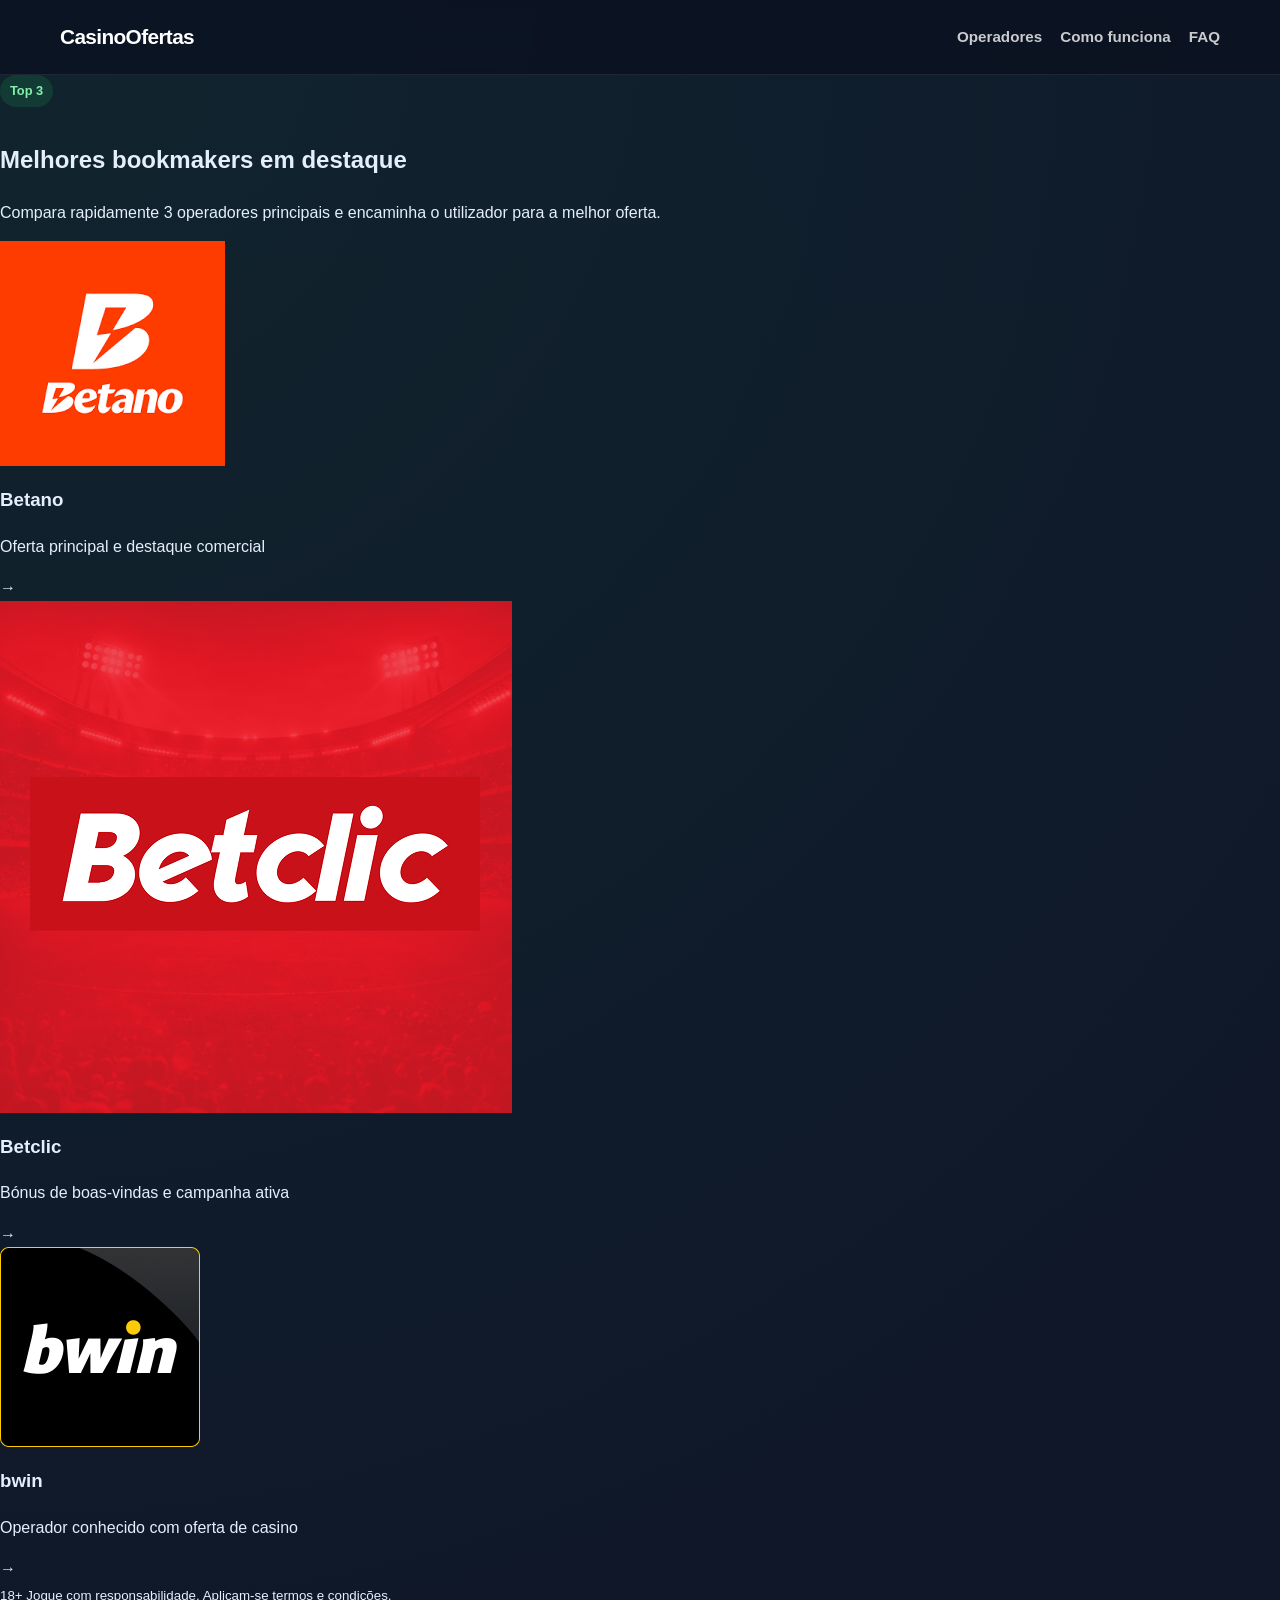
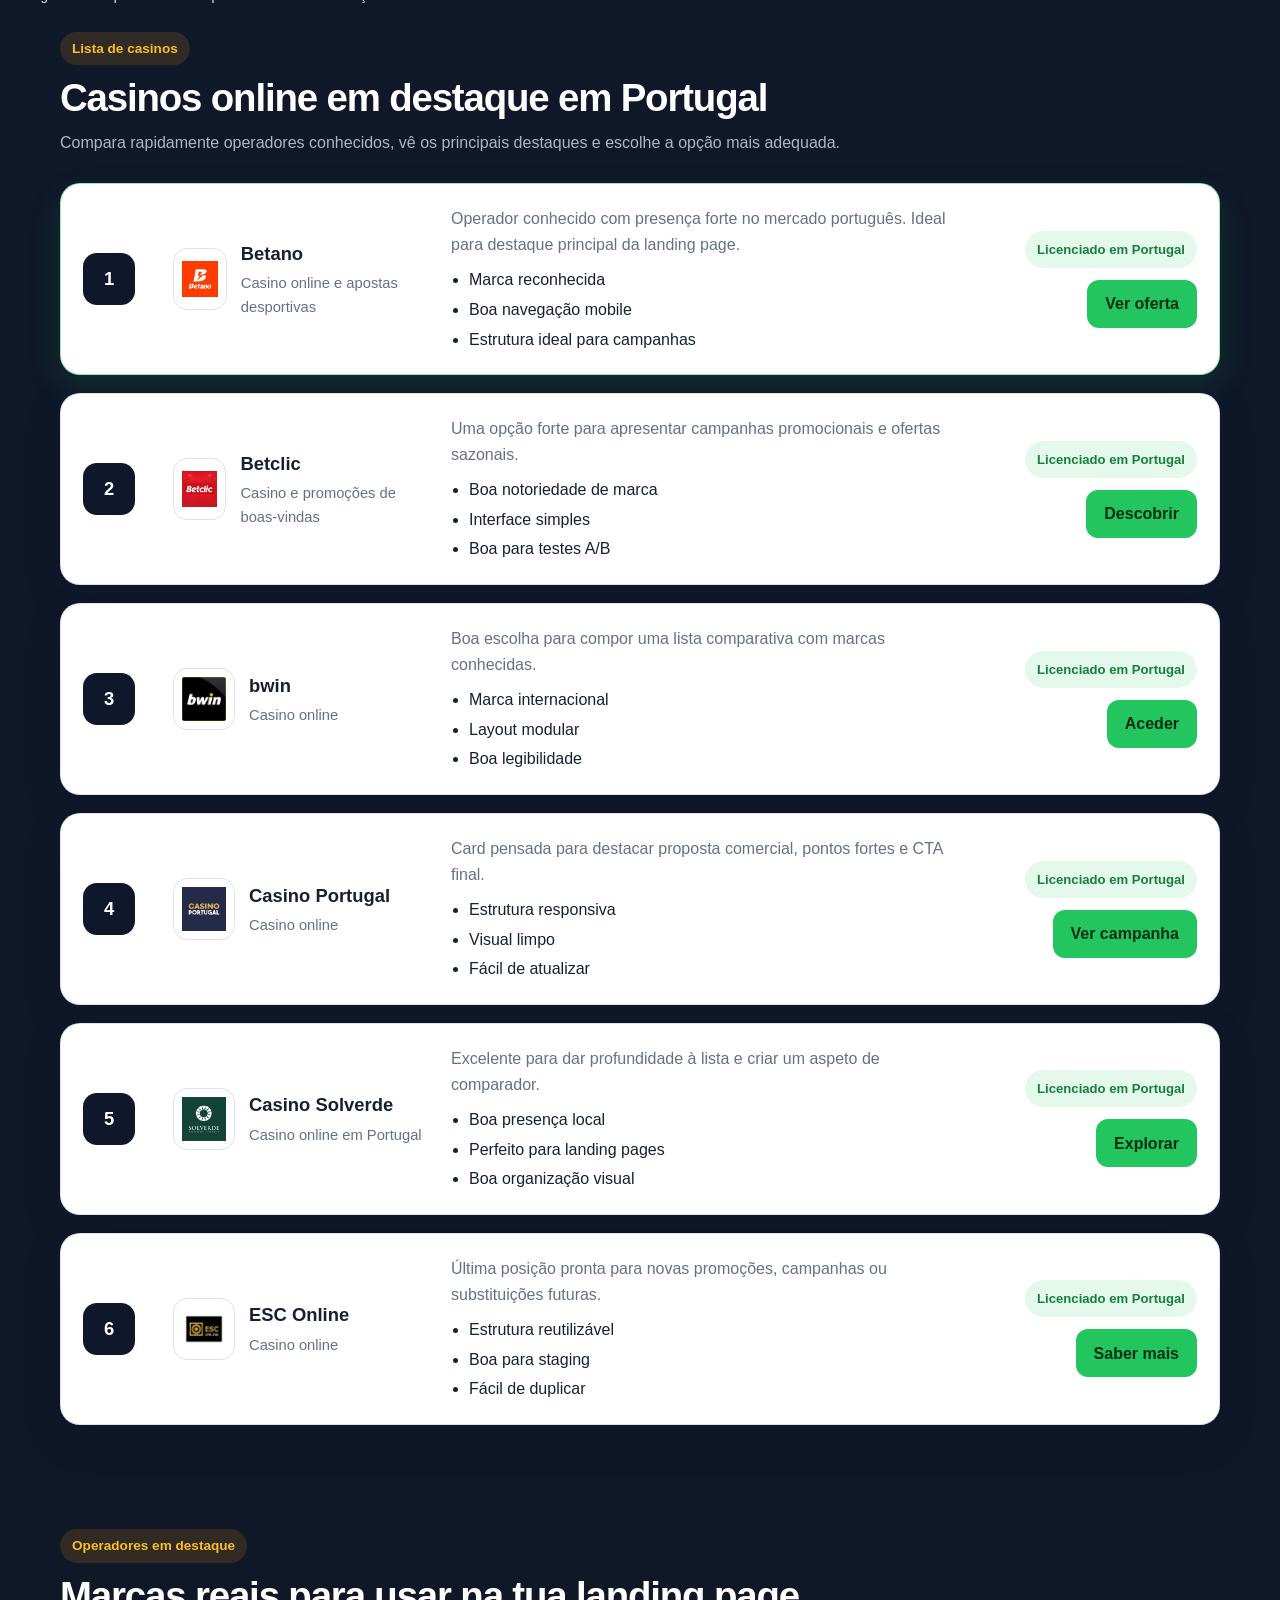
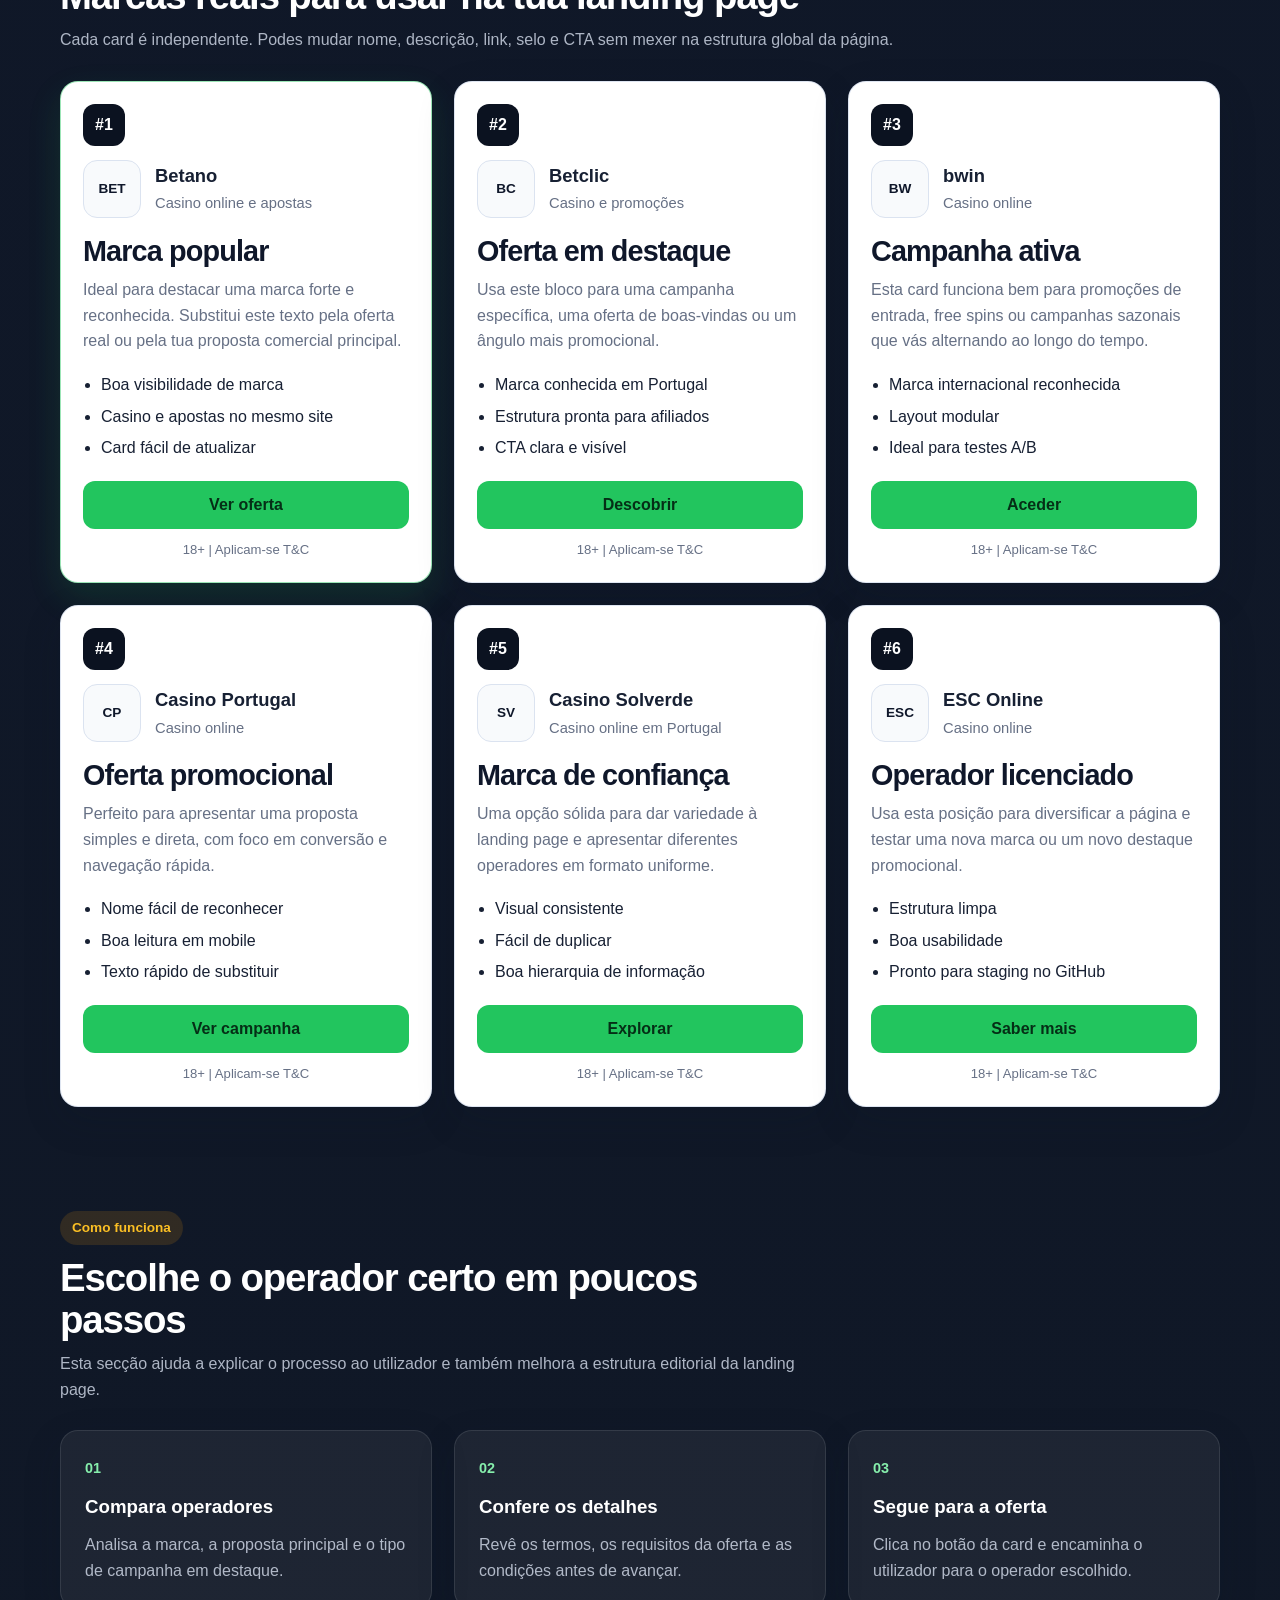
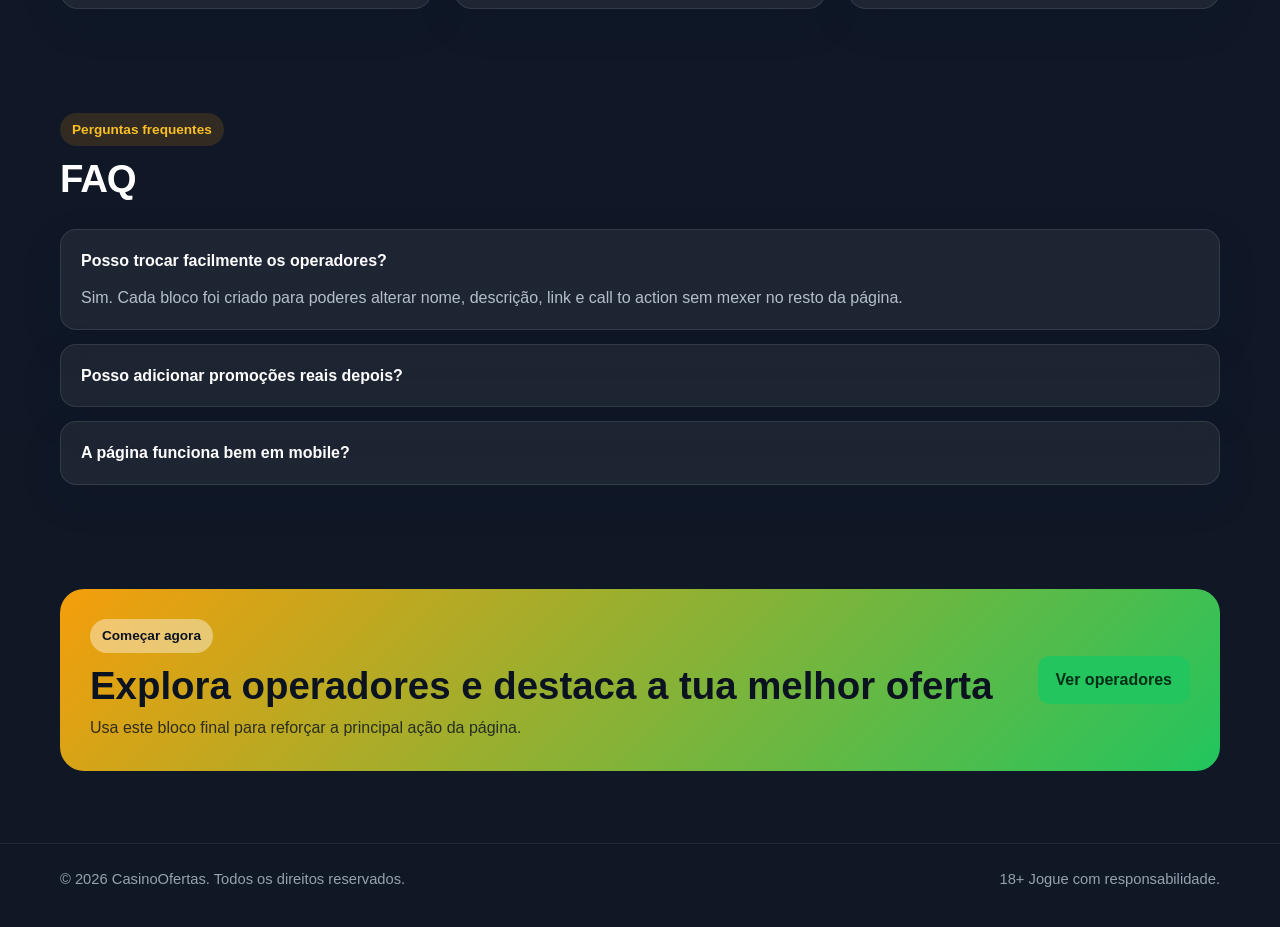
==== index.html @ 5b0097a1 "Update index.html" ====
<!DOCTYPE html>
<html lang="pt-PT">
<head>
  <meta charset="UTF-8" />
  <meta name="viewport" content="width=device-width, initial-scale=1.0" />
  <title>Bónus de Casino em Portugal | Melhores Operadores Online</title>
  <meta
    name="description"
    content="Descobre operadores de casino online em Portugal. Compara marcas conhecidas, vê destaques principais e escolhe a opção certa numa landing page simples, moderna e responsiva."
  />
  <link rel="stylesheet" href="style.css" />
</head>
<body>
  <header class="site-header">
    <div class="container header-inner">
      <a href="#" class="logo">CasinoOfertas</a>

      <nav class="nav">
        <a href="#operadores">Operadores</a>
        <a href="#como-funciona">Como funciona</a>
        <a href="#faq">FAQ</a>
      </nav>
    </div>
  </header>

  <main>
    <!-- HERO -->
    <section>
      <div class="hero-top3">
  <div class="hero-top3-header">
    <div class="hero-badge">Top 3</div>
    <h2>Melhores bookmakers em destaque</h2>
    <p>
      Compara rapidamente 3 operadores principais e encaminha o utilizador
      para a melhor oferta.
    </p>
  </div>

  <div class="top3-list">
    <a href="#" class="top3-item">
      <div class="top3-logo-wrap">
        <img src="images/betano.png" alt="Betano logo" class="top3-logo" />
      </div>

      <div class="top3-content">
        <h3>Betano</h3>
        <p>Oferta principal e destaque comercial</p>
      </div>

      <div class="top3-arrow">→</div>
    </a>

    <a href="#" class="top3-item">
      <div class="top3-logo-wrap">
        <img src="images/betclic.png" alt="Betclic logo" class="top3-logo" />
      </div>

      <div class="top3-content">
        <h3>Betclic</h3>
        <p>Bónus de boas-vindas e campanha ativa</p>
      </div>

      <div class="top3-arrow">→</div>
    </a>

    <a href="#" class="top3-item">
      <div class="top3-logo-wrap">
        <img src="images/bwin.png" alt="bwin logo" class="top3-logo" />
      </div>

      <div class="top3-content">
        <h3>bwin</h3>
        <p>Operador conhecido com oferta de casino</p>
      </div>

      <div class="top3-arrow">→</div>
    </a>
  </div>

  <small class="hero-top3-note">
    18+ Jogue com responsabilidade. Aplicam-se termos e condições.
  </small>
</div>
    </section>

<section class="bookmakers-list-section" id="lista-casinos">
  <div class="container">
    <div class="section-heading">
      <span class="section-label">Lista de casinos</span>
      <h2>Casinos online em destaque em Portugal</h2>
      <p>
        Compara rapidamente operadores conhecidos, vê os principais destaques
        e escolhe a opção mais adequada.
      </p>
    </div>

    <div class="bookmakers-list">

      <article class="bookmaker-row featured-row">
        <div class="bookmaker-rank">1</div>

        <div class="bookmaker-brand">
          <div class="bookmaker-logo">
  <img src="images/betano.png" alt="Betano logo">
</div>
          <div>
            <h3>Betano</h3>
            <p class="bookmaker-subtitle">Casino online e apostas desportivas</p>
          </div>
        </div>

        <div class="bookmaker-content">
          <p class="bookmaker-description">
            Operador conhecido com presença forte no mercado português.
            Ideal para destaque principal da landing page.
          </p>

          <ul class="bookmaker-features">
            <li>Marca reconhecida</li>
            <li>Boa navegação mobile</li>
            <li>Estrutura ideal para campanhas</li>
          </ul>
        </div>

        <div class="bookmaker-meta">
          <span class="license-badge">Licenciado em Portugal</span>
          <a href="#" class="btn btn-primary">Ver oferta</a>
        </div>
      </article>

      <article class="bookmaker-row">
        <div class="bookmaker-rank">2</div>

        <div class="bookmaker-brand">
          <div class="bookmaker-logo">
  <img src="images/betclic.png" alt="Betclic logo">
</div>
          <div>
            <h3>Betclic</h3>
            <p class="bookmaker-subtitle">Casino e promoções de boas-vindas</p>
          </div>
        </div>

        <div class="bookmaker-content">
          <p class="bookmaker-description">
            Uma opção forte para apresentar campanhas promocionais e ofertas sazonais.
          </p>

          <ul class="bookmaker-features">
            <li>Boa notoriedade de marca</li>
            <li>Interface simples</li>
            <li>Boa para testes A/B</li>
          </ul>
        </div>

        <div class="bookmaker-meta">
          <span class="license-badge">Licenciado em Portugal</span>
          <a href="#" class="btn btn-primary">Descobrir</a>
        </div>
      </article>

      <article class="bookmaker-row">
        <div class="bookmaker-rank">3</div>

        <div class="bookmaker-brand">
          <div class="bookmaker-logo">
  <img src="images/bwin.png" alt="bwin logo">
</div>
          <div>
            <h3>bwin</h3>
            <p class="bookmaker-subtitle">Casino online</p>
          </div>
        </div>

        <div class="bookmaker-content">
          <p class="bookmaker-description">
            Boa escolha para compor uma lista comparativa com marcas conhecidas.
          </p>

          <ul class="bookmaker-features">
            <li>Marca internacional</li>
            <li>Layout modular</li>
            <li>Boa legibilidade</li>
          </ul>
        </div>

        <div class="bookmaker-meta">
          <span class="license-badge">Licenciado em Portugal</span>
          <a href="#" class="btn btn-primary">Aceder</a>
        </div>
      </article>

      <article class="bookmaker-row">
        <div class="bookmaker-rank">4</div>

        <div class="bookmaker-brand">
          <div class="bookmaker-logo">
  <img src="images/Casino-Portugal.png" alt="bwin logo">
</div>
          <div>
            <h3>Casino Portugal</h3>
            <p class="bookmaker-subtitle">Casino online</p>
          </div>
        </div>

        <div class="bookmaker-content">
          <p class="bookmaker-description">
            Card pensada para destacar proposta comercial, pontos fortes e CTA final.
          </p>

          <ul class="bookmaker-features">
            <li>Estrutura responsiva</li>
            <li>Visual limpo</li>
            <li>Fácil de atualizar</li>
          </ul>
        </div>

        <div class="bookmaker-meta">
          <span class="license-badge">Licenciado em Portugal</span>
          <a href="#" class="btn btn-primary">Ver campanha</a>
        </div>
      </article>

      <article class="bookmaker-row">
        <div class="bookmaker-rank">5</div>

        <div class="bookmaker-brand">
          <div class="bookmaker-logo">
  <img src="images/solverde.png" alt="bwin logo">
</div>
          <div>
            <h3>Casino Solverde</h3>
            <p class="bookmaker-subtitle">Casino online em Portugal</p>
          </div>
        </div>

        <div class="bookmaker-content">
          <p class="bookmaker-description">
            Excelente para dar profundidade à lista e criar um aspeto de comparador.
          </p>

          <ul class="bookmaker-features">
            <li>Boa presença local</li>
            <li>Perfeito para landing pages</li>
            <li>Boa organização visual</li>
          </ul>
        </div>

        <div class="bookmaker-meta">
          <span class="license-badge">Licenciado em Portugal</span>
          <a href="#" class="btn btn-primary">Explorar</a>
        </div>
      </article>

      <article class="bookmaker-row">
        <div class="bookmaker-rank">6</div>

        <div class="bookmaker-brand">
          <div class="bookmaker-logo">
  <img src="images/ESC-ONLINE.png" alt="bwin logo">
</div>
          <div>
            <h3>ESC Online</h3>
            <p class="bookmaker-subtitle">Casino online</p>
          </div>
        </div>

        <div class="bookmaker-content">
          <p class="bookmaker-description">
            Última posição pronta para novas promoções, campanhas ou substituições futuras.
          </p>

          <ul class="bookmaker-features">
            <li>Estrutura reutilizável</li>
            <li>Boa para staging</li>
            <li>Fácil de duplicar</li>
          </ul>
        </div>

        <div class="bookmaker-meta">
          <span class="license-badge">Licenciado em Portugal</span>
          <a href="#" class="btn btn-primary">Saber mais</a>
        </div>
      </article>

    </div>
  </div>
</section>
    
    <!-- OPERADORES -->
    <section class="offers-section" id="operadores">
      <div class="container">
        <div class="section-heading">
          <span class="section-label">Operadores em destaque</span>
          <h2>Marcas reais para usar na tua landing page</h2>
          <p>
            Cada card é independente. Podes mudar nome, descrição, link, selo e CTA
            sem mexer na estrutura global da página.
          </p>
        </div>

        <div class="offers-grid">
          <!-- 1 -->
          <article class="offer-card featured">
            <div class="offer-top">
              <div class="offer-rank">#1</div>
              <div class="offer-brand">
                <div class="brand-logo">BET</div>
                <div>
                  <h3>Betano</h3>
                  <p class="brand-subtitle">Casino online e apostas</p>
                </div>
              </div>
            </div>

            <div class="offer-main">
              <div class="offer-amount">Marca popular</div>
              <p class="offer-description">
                Ideal para destacar uma marca forte e reconhecida. Substitui este texto
                pela oferta real ou pela tua proposta comercial principal.
              </p>
            </div>

            <ul class="offer-features">
              <li>Boa visibilidade de marca</li>
              <li>Casino e apostas no mesmo site</li>
              <li>Card fácil de atualizar</li>
            </ul>

            <div class="offer-actions">
              <a href="#" class="btn btn-primary btn-full">Ver oferta</a>
              <p class="offer-note">18+ | Aplicam-se T&amp;C</p>
            </div>
          </article>

          <!-- 2 -->
          <article class="offer-card">
            <div class="offer-top">
              <div class="offer-rank">#2</div>
              <div class="offer-brand">
                <div class="brand-logo">BC</div>
                <div>
                  <h3>Betclic</h3>
                  <p class="brand-subtitle">Casino e promoções</p>
                </div>
              </div>
            </div>

            <div class="offer-main">
              <div class="offer-amount">Oferta em destaque</div>
              <p class="offer-description">
                Usa este bloco para uma campanha específica, uma oferta de boas-vindas
                ou um ângulo mais promocional.
              </p>
            </div>

            <ul class="offer-features">
              <li>Marca conhecida em Portugal</li>
              <li>Estrutura pronta para afiliados</li>
              <li>CTA clara e visível</li>
            </ul>

            <div class="offer-actions">
              <a href="#" class="btn btn-primary btn-full">Descobrir</a>
              <p class="offer-note">18+ | Aplicam-se T&amp;C</p>
            </div>
          </article>

          <!-- 3 -->
          <article class="offer-card">
            <div class="offer-top">
              <div class="offer-rank">#3</div>
              <div class="offer-brand">
                <div class="brand-logo">BW</div>
                <div>
                  <h3>bwin</h3>
                  <p class="brand-subtitle">Casino online</p>
                </div>
              </div>
            </div>

            <div class="offer-main">
              <div class="offer-amount">Campanha ativa</div>
              <p class="offer-description">
                Esta card funciona bem para promoções de entrada, free spins ou
                campanhas sazonais que vás alternando ao longo do tempo.
              </p>
            </div>

            <ul class="offer-features">
              <li>Marca internacional reconhecida</li>
              <li>Layout modular</li>
              <li>Ideal para testes A/B</li>
            </ul>

            <div class="offer-actions">
              <a href="#" class="btn btn-primary btn-full">Aceder</a>
              <p class="offer-note">18+ | Aplicam-se T&amp;C</p>
            </div>
          </article>

          <!-- 4 -->
          <article class="offer-card">
            <div class="offer-top">
              <div class="offer-rank">#4</div>
              <div class="offer-brand">
                <div class="brand-logo">CP</div>
                <div>
                  <h3>Casino Portugal</h3>
                  <p class="brand-subtitle">Casino online</p>
                </div>
              </div>
            </div>

            <div class="offer-main">
              <div class="offer-amount">Oferta promocional</div>
              <p class="offer-description">
                Perfeito para apresentar uma proposta simples e direta, com foco
                em conversão e navegação rápida.
              </p>
            </div>

            <ul class="offer-features">
              <li>Nome fácil de reconhecer</li>
              <li>Boa leitura em mobile</li>
              <li>Texto rápido de substituir</li>
            </ul>

            <div class="offer-actions">
              <a href="#" class="btn btn-primary btn-full">Ver campanha</a>
              <p class="offer-note">18+ | Aplicam-se T&amp;C</p>
            </div>
          </article>

          <!-- 5 -->
          <article class="offer-card">
            <div class="offer-top">
              <div class="offer-rank">#5</div>
              <div class="offer-brand">
                <div class="brand-logo">SV</div>
                <div>
                  <h3>Casino Solverde</h3>
                  <p class="brand-subtitle">Casino online em Portugal</p>
                </div>
              </div>
            </div>

            <div class="offer-main">
              <div class="offer-amount">Marca de confiança</div>
              <p class="offer-description">
                Uma opção sólida para dar variedade à landing page e apresentar
                diferentes operadores em formato uniforme.
              </p>
            </div>

            <ul class="offer-features">
              <li>Visual consistente</li>
              <li>Fácil de duplicar</li>
              <li>Boa hierarquia de informação</li>
            </ul>

            <div class="offer-actions">
              <a href="#" class="btn btn-primary btn-full">Explorar</a>
              <p class="offer-note">18+ | Aplicam-se T&amp;C</p>
            </div>
          </article>

          <!-- 6 -->
          <article class="offer-card">
            <div class="offer-top">
              <div class="offer-rank">#6</div>
              <div class="offer-brand">
                <div class="brand-logo">ESC</div>
                <div>
                  <h3>ESC Online</h3>
                  <p class="brand-subtitle">Casino online</p>
                </div>
              </div>
            </div>

            <div class="offer-main">
              <div class="offer-amount">Operador licenciado</div>
              <p class="offer-description">
                Usa esta posição para diversificar a página e testar uma nova marca
                ou um novo destaque promocional.
              </p>
            </div>

            <ul class="offer-features">
              <li>Estrutura limpa</li>
              <li>Boa usabilidade</li>
              <li>Pronto para staging no GitHub</li>
            </ul>

            <div class="offer-actions">
              <a href="#" class="btn btn-primary btn-full">Saber mais</a>
              <p class="offer-note">18+ | Aplicam-se T&amp;C</p>
            </div>
          </article>
        </div>
      </div>
    </section>

    <!-- COMO FUNCIONA -->
    <section class="info-section" id="como-funciona">
      <div class="container">
        <div class="section-heading narrow">
          <span class="section-label">Como funciona</span>
          <h2>Escolhe o operador certo em poucos passos</h2>
          <p>
            Esta secção ajuda a explicar o processo ao utilizador e também melhora
            a estrutura editorial da landing page.
          </p>
        </div>

        <div class="steps-grid">
          <article class="step-card">
            <span class="step-number">01</span>
            <h3>Compara operadores</h3>
            <p>
              Analisa a marca, a proposta principal e o tipo de campanha em destaque.
            </p>
          </article>

          <article class="step-card">
            <span class="step-number">02</span>
            <h3>Confere os detalhes</h3>
            <p>
              Revê os termos, os requisitos da oferta e as condições antes de avançar.
            </p>
          </article>

          <article class="step-card">
            <span class="step-number">03</span>
            <h3>Segue para a oferta</h3>
            <p>
              Clica no botão da card e encaminha o utilizador para o operador escolhido.
            </p>
          </article>
        </div>
      </div>
    </section>

    <!-- FAQ -->
    <section class="faq-section" id="faq">
      <div class="container">
        <div class="section-heading narrow">
          <span class="section-label">Perguntas frequentes</span>
          <h2>FAQ</h2>
        </div>

        <div class="faq-list">
          <details class="faq-item" open>
            <summary>Posso trocar facilmente os operadores?</summary>
            <p>
              Sim. Cada bloco foi criado para poderes alterar nome, descrição, link
              e call to action sem mexer no resto da página.
            </p>
          </details>

          <details class="faq-item">
            <summary>Posso adicionar promoções reais depois?</summary>
            <p>
              Sim. Esta versão foi pensada para inserires mais tarde os bónus,
              free spins ou campanhas exatas de cada operador.
            </p>
          </details>

          <details class="faq-item">
            <summary>A página funciona bem em mobile?</summary>
            <p>
              Sim. A estrutura é responsiva e adapta-se a desktop, tablet e smartphone.
            </p>
          </details>
        </div>
      </div>
    </section>

    <!-- CTA FINAL -->
    <section class="bottom-cta">
      <div class="container cta-box">
        <div>
          <span class="section-label">Começar agora</span>
          <h2>Explora operadores e destaca a tua melhor oferta</h2>
          <p>
            Usa este bloco final para reforçar a principal ação da página.
          </p>
        </div>
        <a href="#operadores" class="btn btn-primary">Ver operadores</a>
      </div>
    </section>
  </main>

  <footer class="site-footer">
    <div class="container footer-inner">
      <p>© 2026 CasinoOfertas. Todos os direitos reservados.</p>
      <p>18+ Jogue com responsabilidade.</p>
    </div>
  </footer>
</body>
</html>
---- style.css ----
:root {
  --bg: #0f172a;
  --bg-soft: #111827;
  --surface: #ffffff;
  --surface-2: #eff6ff;
  --text: #172033;
  --muted: #667085;
  --border: #dbe3f0;
  --primary: #22c55e;
  --primary-dark: #16a34a;
  --accent: #0b1220;
  --gold: #f59e0b;
  --shadow: 0 14px 38px rgba(15, 23, 42, 0.16);
  --radius: 18px;
  --container: 1160px;
}

* {
  box-sizing: border-box;
}

html {
  scroll-behavior: smooth;
}

body {
  margin: 0;
  font-family: Arial, Helvetica, sans-serif;
  background:
    radial-gradient(circle at top left, rgba(34, 197, 94, 0.08), transparent 30%),
    linear-gradient(180deg, #0f172a 0%, #101826 100%);
  color: #e5eefc;
  line-height: 1.6;
}

a {
  color: inherit;
  text-decoration: none;
}

img {
  display: block;
  max-width: 100%;
}

.container {
  width: min(100% - 32px, var(--container));
  margin: 0 auto;
}

/* HEADER */
.site-header {
  position: sticky;
  top: 0;
  z-index: 50;
  background: rgba(11, 18, 32, 0.82);
  backdrop-filter: blur(12px);
  border-bottom: 1px solid rgba(255, 255, 255, 0.08);
}

.header-inner {
  min-height: 74px;
  display: flex;
  align-items: center;
  justify-content: space-between;
  gap: 20px;
}

.logo {
  font-size: 1.3rem;
  font-weight: 800;
  letter-spacing: -0.03em;
  color: #ffffff;
}

.nav {
  display: flex;
  align-items: center;
  gap: 18px;
}

.nav a {
  color: rgba(255, 255, 255, 0.78);
  font-weight: 600;
  font-size: 0.95rem;
}

.nav a:hover {
  color: #ffffff;
}

/* HERO */
.hero {
  padding: 72px 0 36px;
}

.hero-grid {
  display: grid;
  grid-template-columns: 1.2fr 0.95fr;
  gap: 28px;
  align-items: center;
}

.eyebrow,
.section-label {
  display: inline-block;
  margin-bottom: 12px;
  padding: 6px 12px;
  border-radius: 999px;
  background: rgba(245, 158, 11, 0.14);
  color: #fbbf24;
  font-size: 0.85rem;
  font-weight: 700;
}

.hero h1 {
  margin: 0 0 16px;
  font-size: clamp(2.1rem, 4vw, 4rem);
  line-height: 1.04;
  letter-spacing: -0.04em;
  color: #ffffff;
}

.hero-text {
  margin: 0 0 24px;
  max-width: 60ch;
  color: rgba(229, 238, 252, 0.78);
  font-size: 1.05rem;
}

.hero-actions {
  display: flex;
  flex-wrap: wrap;
  gap: 12px;
  margin-bottom: 22px;
}

.hero-points {
  margin: 0;
  padding-left: 20px;
  color: rgba(229, 238, 252, 0.78);
}

.hero-card {
  background: linear-gradient(180deg, rgba(255,255,255,0.08) 0%, rgba(255,255,255,0.04) 100%);
  border: 1px solid rgba(255, 255, 255, 0.12);
  border-radius: 24px;
  padding: 28px;
  box-shadow: var(--shadow);
}

.hero-card h2 {
  margin: 0 0 12px;
  font-size: 1.85rem;
  line-height: 1.15;
  color: #ffffff;
}

.hero-card p {
  margin: 0 0 18px;
  color: rgba(229, 238, 252, 0.76);
}

.hero-badge {
  display: inline-block;
  margin-bottom: 14px;
  padding: 6px 10px;
  border-radius: 999px;
  background: rgba(34, 197, 94, 0.14);
  color: #86efac;
  font-size: 0.8rem;
  font-weight: 700;
}

.hero-card small {
  display: block;
  margin-top: 12px;
  color: rgba(229, 238, 252, 0.62);
}

/* BUTTONS */
.btn {
  display: inline-flex;
  align-items: center;
  justify-content: center;
  min-height: 48px;
  padding: 0 18px;
  border-radius: 12px;
  font-weight: 700;
  transition: 0.2s ease;
}

.btn-primary {
  background: var(--primary);
  color: #052e16;
}

.btn-primary:hover {
  background: var(--primary-dark);
  color: #ffffff;
}

.btn-secondary {
  background: rgba(255, 255, 255, 0.08);
  color: #ffffff;
  border: 1px solid rgba(255, 255, 255, 0.14);
}

.btn-secondary:hover {
  background: rgba(255, 255, 255, 0.14);
}

.btn-full {
  width: 100%;
}

/* SECTIONS */
.offers-section,
.info-section,
.faq-section,
.bottom-cta {
  padding: 32px 0 72px;
}

.section-heading {
  margin-bottom: 28px;
}

.section-heading.narrow {
  max-width: 760px;
}

.section-heading h2 {
  margin: 0 0 10px;
  font-size: clamp(1.8rem, 3vw, 2.6rem);
  line-height: 1.1;
  letter-spacing: -0.03em;
  color: #ffffff;
}

.section-heading p {
  margin: 0;
  color: rgba(229, 238, 252, 0.74);
}

/* CARDS */
.offers-grid {
  display: grid;
  grid-template-columns: repeat(3, 1fr);
  gap: 22px;
}

.offer-card {
  display: flex;
  flex-direction: column;
  justify-content: space-between;
  background: #ffffff;
  border: 1px solid rgba(219, 227, 240, 0.9);
  border-radius: var(--radius);
  padding: 22px;
  box-shadow: var(--shadow);
  color: var(--text);
}

.offer-card.featured {
  border: 1px solid rgba(34, 197, 94, 0.45);
  box-shadow: 0 14px 34px rgba(34, 197, 94, 0.14);
}

.offer-top {
  margin-bottom: 18px;
}

.offer-rank {
  width: 42px;
  height: 42px;
  display: grid;
  place-items: center;
  margin-bottom: 14px;
  border-radius: 12px;
  background: var(--accent);
  color: #fff;
  font-weight: 800;
}

.offer-brand {
  display: flex;
  align-items: center;
  gap: 14px;
}

.brand-logo {
  width: 58px;
  height: 58px;
  display: grid;
  place-items: center;
  border-radius: 14px;
  background: #f8fafc;
  color: #0f172a;
  font-size: 0.85rem;
  font-weight: 800;
  border: 1px solid var(--border);
}

.offer-brand h3 {
  margin: 0;
  font-size: 1.15rem;
}

.brand-subtitle {
  margin: 2px 0 0;
  color: var(--muted);
  font-size: 0.92rem;
}

.offer-main {
  margin-bottom: 18px;
}

.offer-amount {
  margin-bottom: 10px;
  font-size: 1.8rem;
  line-height: 1.1;
  font-weight: 800;
  letter-spacing: -0.03em;
  color: #0f172a;
}

.offer-description {
  margin: 0;
  color: var(--muted);
}

.offer-features {
  margin: 0 0 20px;
  padding-left: 18px;
  color: var(--text);
}

.offer-features li + li {
  margin-top: 6px;
}

.offer-actions {
  margin-top: auto;
}

.offer-note {
  margin: 10px 0 0;
  text-align: center;
  font-size: 0.82rem;
  color: var(--muted);
}

/* STEPS */
.steps-grid {
  display: grid;
  grid-template-columns: repeat(3, 1fr);
  gap: 22px;
}

.step-card {
  background: rgba(255, 255, 255, 0.06);
  border: 1px solid rgba(255, 255, 255, 0.1);
  border-radius: var(--radius);
  padding: 24px;
  box-shadow: var(--shadow);
}

.step-number {
  display: inline-block;
  margin-bottom: 12px;
  color: #86efac;
  font-size: 0.9rem;
  font-weight: 800;
}

.step-card h3 {
  margin: 0 0 10px;
  color: #ffffff;
}

.step-card p {
  margin: 0;
  color: rgba(229, 238, 252, 0.74);
}

/* FAQ */
.faq-list {
  display: grid;
  gap: 14px;
}

.faq-item {
  background: rgba(255, 255, 255, 0.06);
  border: 1px solid rgba(255, 255, 255, 0.1);
  border-radius: 16px;
  padding: 18px 20px;
  box-shadow: var(--shadow);
}

.faq-item summary {
  cursor: pointer;
  font-weight: 700;
  list-style: none;
  color: #ffffff;
}

.faq-item summary::-webkit-details-marker {
  display: none;
}

.faq-item p {
  margin: 12px 0 0;
  color: rgba(229, 238, 252, 0.76);
}

/* CTA */
.cta-box {
  display: flex;
  align-items: center;
  justify-content: space-between;
  gap: 24px;
  background: linear-gradient(135deg, #f59e0b 0%, #22c55e 100%);
  color: #0b1220;
  border-radius: 24px;
  padding: 30px;
}

.cta-box h2 {
  margin: 0 0 8px;
  font-size: clamp(1.6rem, 3vw, 2.4rem);
  line-height: 1.1;
}

.cta-box p {
  margin: 0;
  color: rgba(11, 18, 32, 0.82);
}

.cta-box .section-label {
  background: rgba(255,255,255,0.4);
  color: #0b1220;
}

/* FOOTER */
.site-footer {
  padding: 24px 0 36px;
  border-top: 1px solid rgba(255, 255, 255, 0.08);
}

.footer-inner {
  display: flex;
  justify-content: space-between;
  gap: 16px;
  flex-wrap: wrap;
}

.footer-inner p {
  margin: 0;
  color: rgba(229, 238, 252, 0.64);
  font-size: 0.92rem;
}

/* RESPONSIVE */
@media (max-width: 1100px) {
  .offers-grid {
    grid-template-columns: repeat(2, 1fr);
  }

  .hero-grid {
    grid-template-columns: 1fr;
  }

  .steps-grid {
    grid-template-columns: 1fr;
  }

  .cta-box {
    flex-direction: column;
    align-items: flex-start;
  }
}

@media (max-width: 720px) {
  .header-inner {
    flex-direction: column;
    justify-content: center;
    padding: 14px 0;
  }

  .nav {
    flex-wrap: wrap;
    justify-content: center;
  }

  .hero {
    padding-top: 36px;
  }

  .offers-grid {
    grid-template-columns: 1fr;
  }

  .hero-card,
  .offer-card,
  .step-card,
  .faq-item,
  .cta-box {
    border-radius: 18px;
  }
.hero-top3 {
  background: linear-gradient(180deg, rgba(255,255,255,0.08) 0%, rgba(255,255,255,0.04) 100%);
  border: 1px solid rgba(255, 255, 255, 0.12);
  border-radius: 28px;
  padding: 28px;
  box-shadow: var(--shadow);
}

.hero-top3-header {
  margin-bottom: 18px;
}

.hero-top3-header h2 {
  margin: 0 0 10px;
  font-size: 2rem;
  line-height: 1.1;
  color: #ffffff;
}

.hero-top3-header p {
  margin: 0;
  color: rgba(229, 238, 252, 0.76);
}

.top3-list {
  display: grid;
  gap: 14px;
}

.top3-item {
  display: grid;
  grid-template-columns: 84px 1fr 24px;
  align-items: center;
  gap: 16px;
  padding: 14px;
  border-radius: 18px;
  background: #ffffff;
  color: #172033;
  border: 1px solid rgba(219, 227, 240, 0.95);
  transition: transform 0.2s ease, box-shadow 0.2s ease;
}

.top3-item:hover {
  transform: translateY(-2px);
  box-shadow: 0 12px 28px rgba(15, 23, 42, 0.16);
}

.top3-logo-wrap {
  width: 84px;
  height: 56px;
  display: flex;
  align-items: center;
  justify-content: center;
  background: #ffffff;
  border-radius: 12px;
  overflow: hidden;
  padding: 8px;
}

.top3-logo {
  width: 100%;
  height: 100%;
  object-fit: contain;
}

.top3-content {
  min-width: 0;
}

.top3-content h3 {
  margin: 0 0 4px;
  font-size: 1.05rem;
  line-height: 1.2;
  color: #0f172a;
}

.top3-content p {
  margin: 0;
  color: #667085;
  font-size: 0.93rem;
  line-height: 1.4;
}

.top3-arrow {
  font-size: 1.5rem;
  font-weight: 800;
  color: #0f172a;
  text-align: right;
}

.hero-top3-note {
  display: block;
  margin-top: 16px;
  color: rgba(229, 238, 252, 0.62);
}

/* responsive */
@media (max-width: 720px) {
  .hero-top3 {
    padding: 20px;
    border-radius: 20px;
  }

  .hero-top3-header h2 {
    font-size: 1.5rem;
  }

  .top3-item {
    grid-template-columns: 72px 1fr 20px;
    gap: 12px;
    padding: 12px;
  }

  .top3-logo-wrap {
    width: 72px;
    height: 48px;
  }

  .top3-content h3 {
    font-size: 1rem;
  }

  .top3-content p {
    font-size: 0.88rem;
  }
}


  
  .offer-amount {
    font-size: 1.55rem;
  }
}
.bookmakers-list-section {
  padding: 24px 0 72px;
}

.bookmakers-list {
  display: grid;
  gap: 18px;
}

.bookmaker-row {
  display: grid;
  grid-template-columns: 72px 260px 1fr 220px;
  gap: 18px;
  align-items: center;
  background: #ffffff;
  color: #172033;
  border: 1px solid rgba(219, 227, 240, 0.95);
  border-radius: 20px;
  padding: 22px;
  box-shadow: 0 14px 38px rgba(15, 23, 42, 0.16);
}

.bookmaker-row.featured-row {
  border: 1px solid rgba(34, 197, 94, 0.45);
  box-shadow: 0 14px 34px rgba(34, 197, 94, 0.14);
}

.bookmaker-rank {
  width: 52px;
  height: 52px;
  display: grid;
  place-items: center;
  border-radius: 14px;
  background: #0f172a;
  color: #ffffff;
  font-size: 1.15rem;
  font-weight: 800;
}

.bookmaker-brand {
  display: flex;
  align-items: center;
  gap: 14px;
}

.bookmaker-logo {
  width: 62px;
  height: 62px;
  display: flex;
  align-items: center;
  justify-content: center;
  border-radius: 14px;
  border: 1px solid #dbe3f0;
  background: #ffffff;
  overflow: hidden;
  padding: 8px;
}

.bookmaker-logo img {
  width: 100%;
  height: 100%;
  object-fit: contain;
}

.bookmaker-brand h3 {
  margin: 0;
  font-size: 1.15rem;
}

.bookmaker-subtitle {
  margin: 4px 0 0;
  color: #667085;
  font-size: 0.92rem;
}

.bookmaker-content {
  min-width: 0;
}

.bookmaker-description {
  margin: 0 0 10px;
  color: #667085;
}

.bookmaker-features {
  margin: 0;
  padding-left: 18px;
}

.bookmaker-features li + li {
  margin-top: 4px;
}

.bookmaker-meta {
  display: flex;
  flex-direction: column;
  align-items: flex-end;
  gap: 12px;
}

.license-badge {
  display: inline-flex;
  align-items: center;
  justify-content: center;
  padding: 8px 12px;
  border-radius: 999px;
  background: rgba(34, 197, 94, 0.12);
  color: #15803d;
  font-size: 0.82rem;
  font-weight: 700;
  text-align: center;
}

@media (max-width: 1100px) {
  .bookmaker-row {
    grid-template-columns: 60px 1fr;
    align-items: start;
  }

  .bookmaker-content {
    grid-column: 1 / -1;
  }

  .bookmaker-meta {
    grid-column: 1 / -1;
    align-items: flex-start;
  }
}

@media (max-width: 720px) {
  .bookmaker-row {
    grid-template-columns: 1fr;
    gap: 14px;
    padding: 18px;
  }

  .bookmaker-rank {
    width: 44px;
    height: 44px;
    font-size: 1rem;
  }

  .bookmaker-brand {
    align-items: center;
  }

  .bookmaker-meta {
    align-items: stretch;
  }

  .license-badge {
    width: fit-content;
  }
}
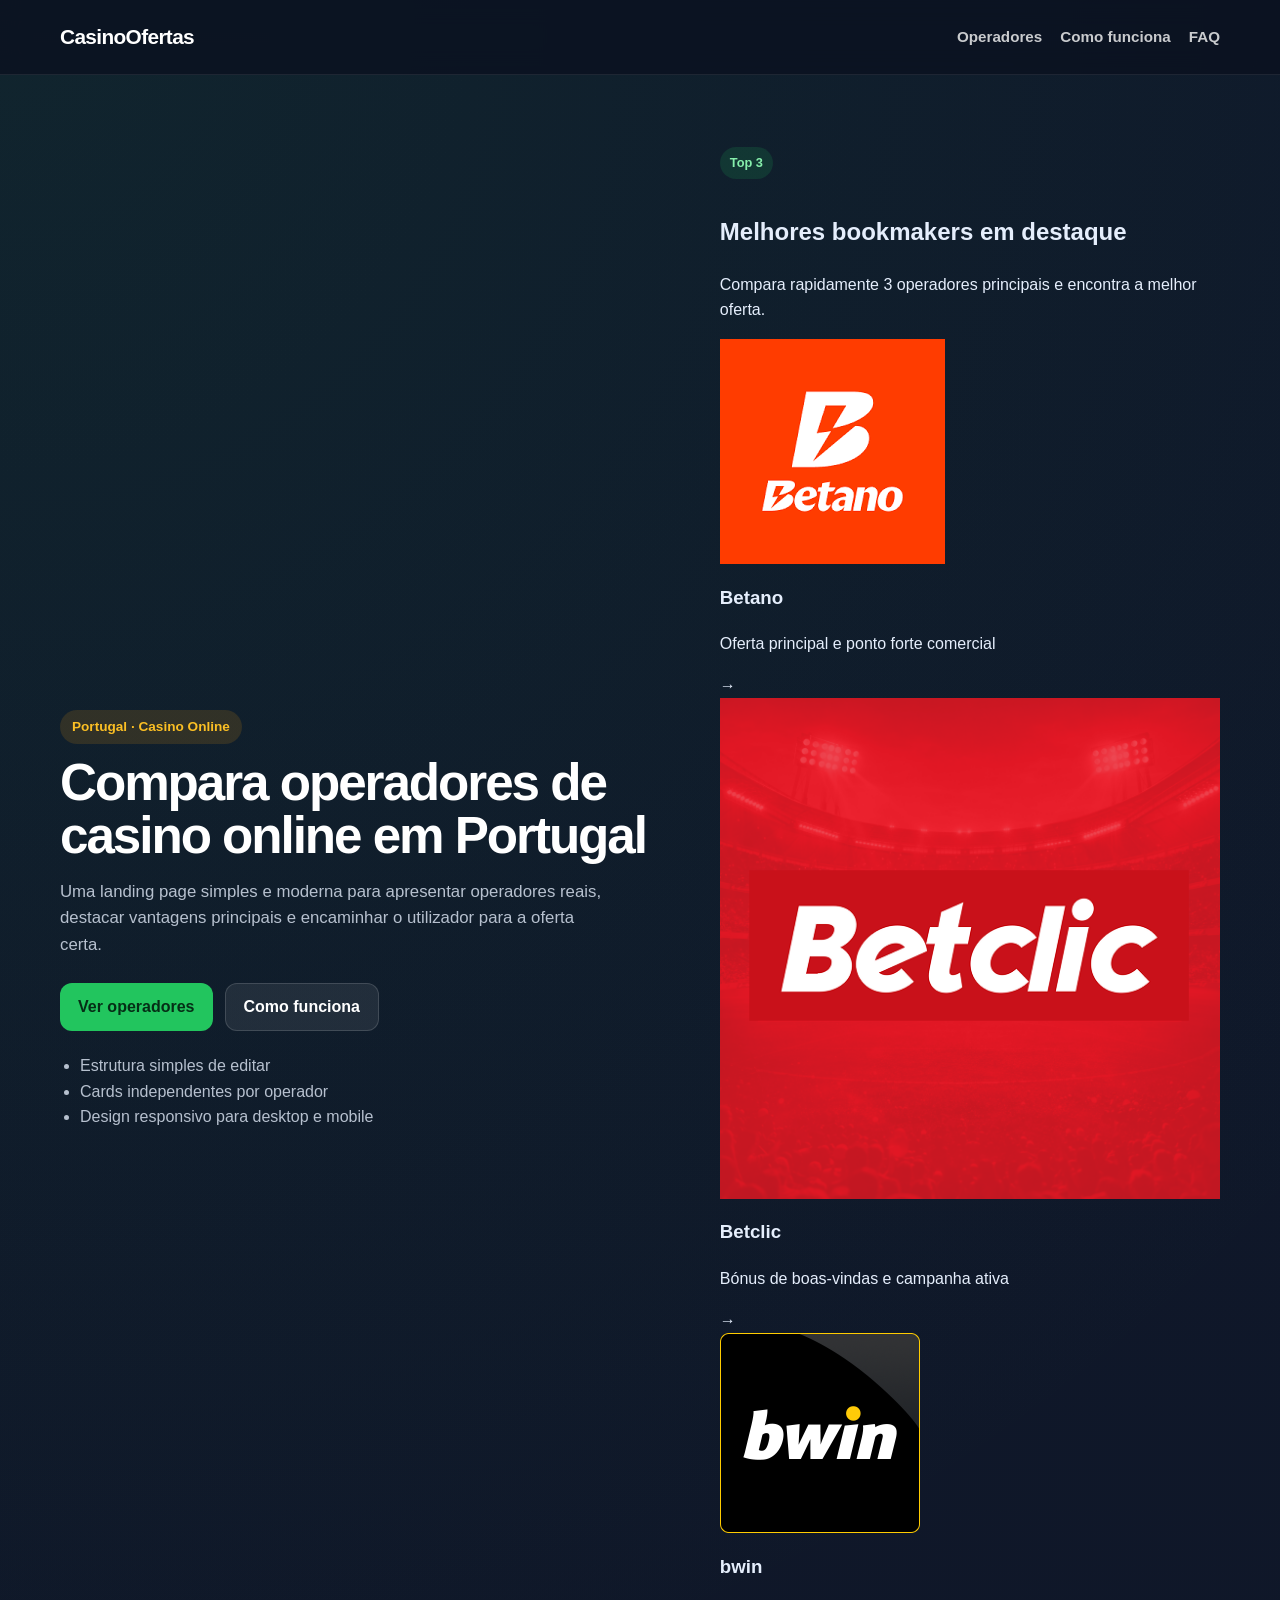
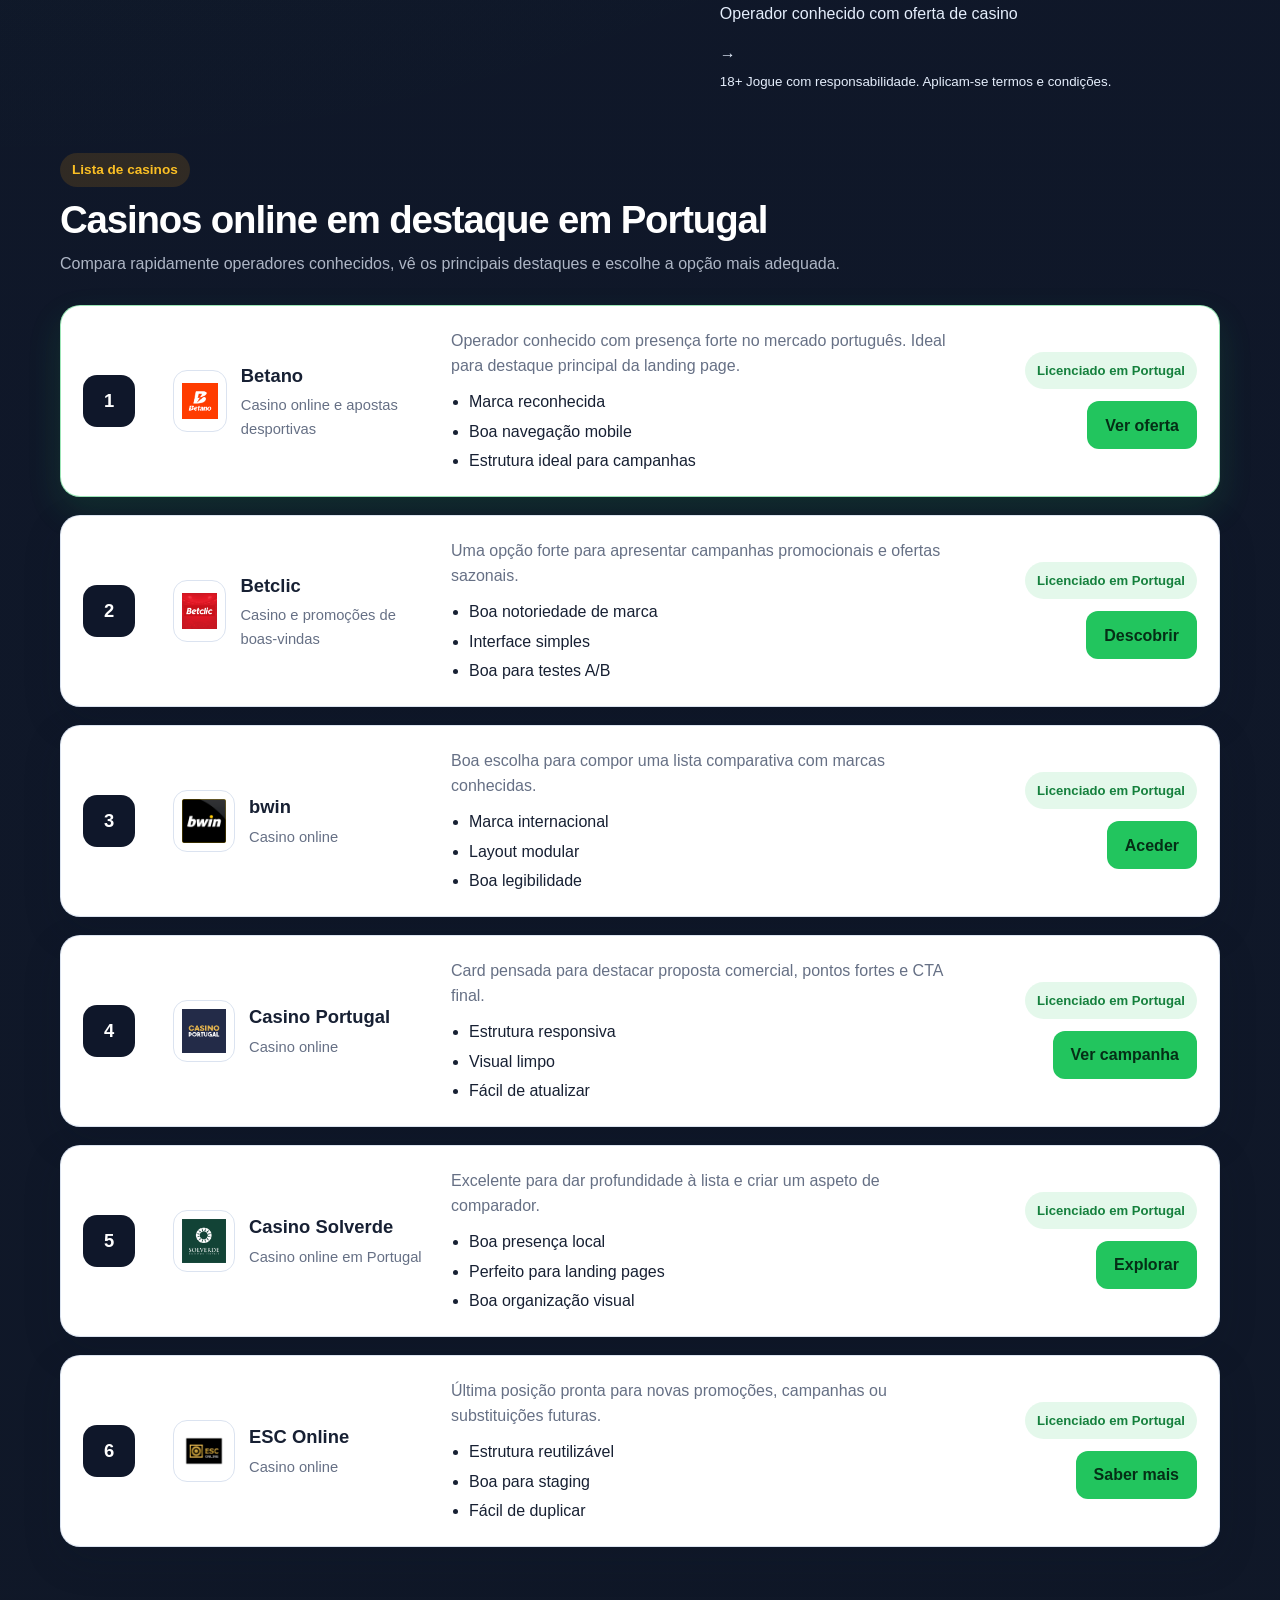
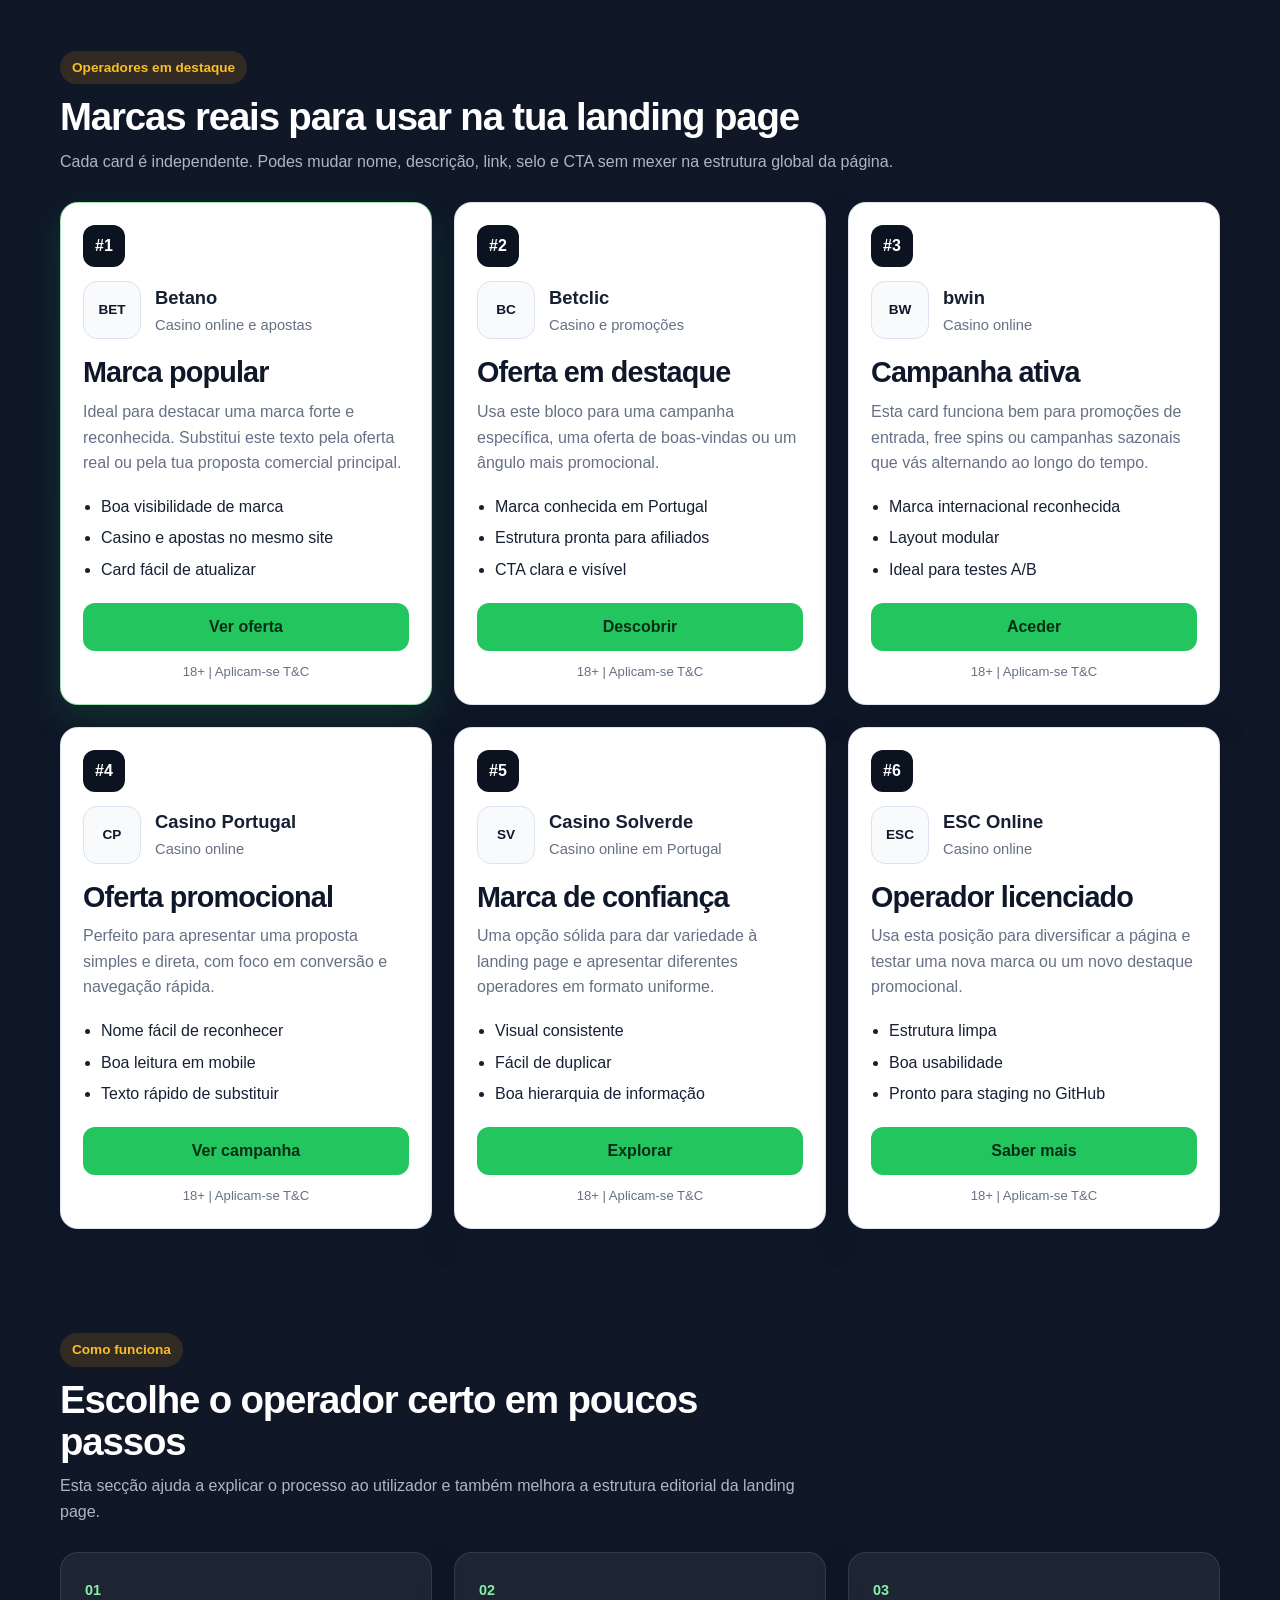
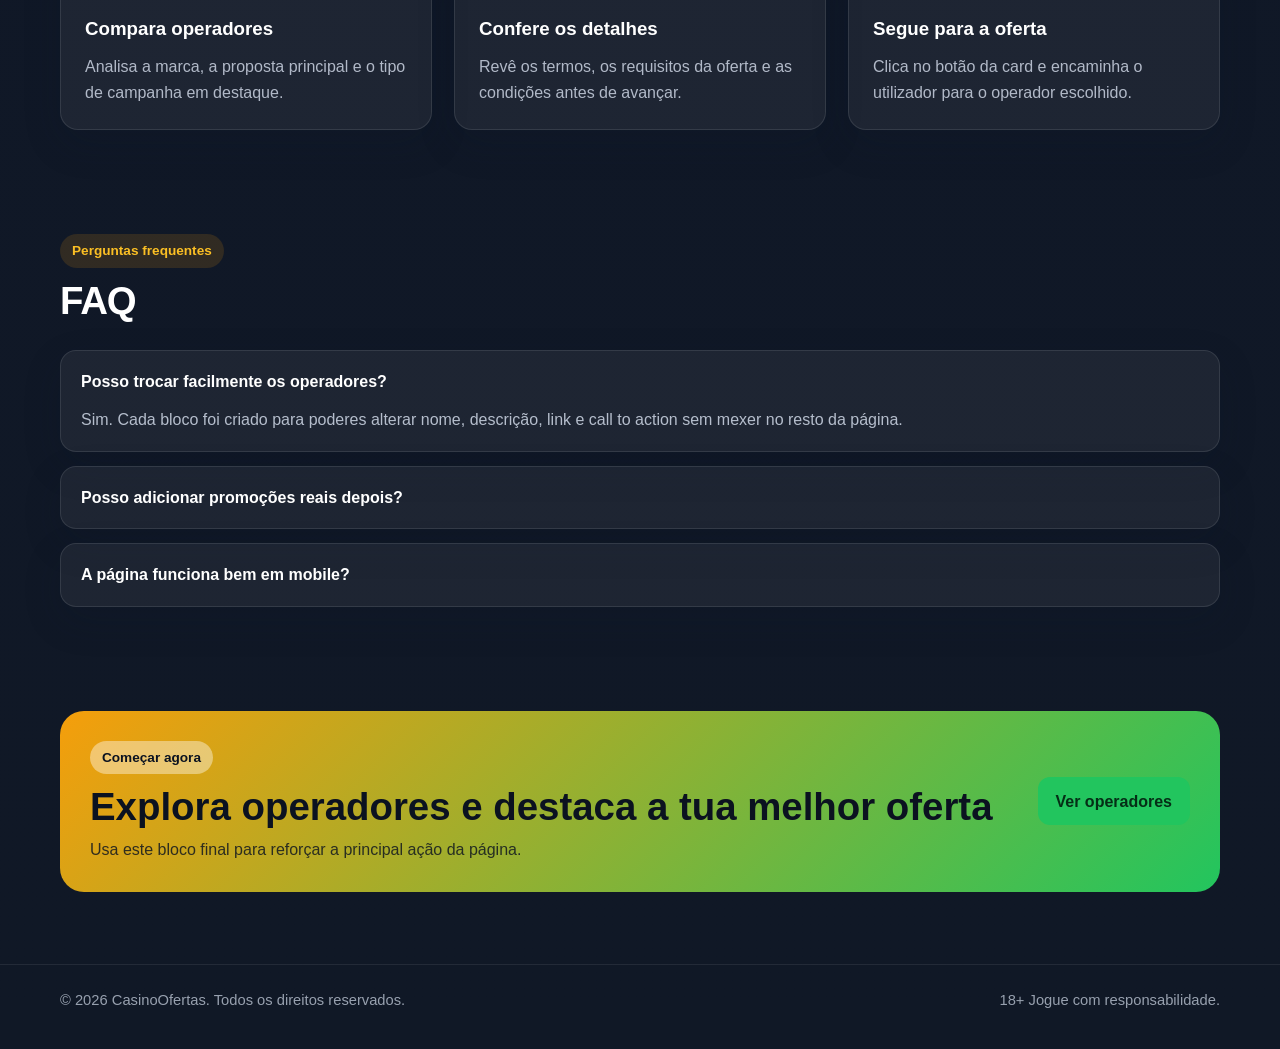
==== commit 7bb05826: "Update index.html" ====
--- a/index.html
+++ b/index.html
@@ -25,63 +25,78 @@
 
   <main>
     <!-- HERO -->
-    <section>
-      <div class="hero-top3">
-  <div class="hero-top3-header">
-    <div class="hero-badge">Top 3</div>
-    <h2>Melhores bookmakers em destaque</h2>
-    <p>
-      Compara rapidamente 3 operadores principais e encaminha o utilizador
-      para a melhor oferta.
-    </p>
+   <section class="hero">
+  <div class="container hero-grid">
+    <div class="hero-content">
+      <span class="eyebrow">Portugal · Casino Online</span>
+      <h1>Compara operadores de casino online em Portugal</h1>
+      <p class="hero-text">
+        Uma landing page simples e moderna para apresentar operadores reais,
+        destacar vantagens principais e encaminhar o utilizador para a oferta certa.
+      </p>
+
+      <div class="hero-actions">
+        <a href="#operadores" class="btn btn-primary">Ver operadores</a>
+        <a href="#como-funciona" class="btn btn-secondary">Como funciona</a>
+      </div>
+
+      <ul class="hero-points">
+        <li>Estrutura simples de editar</li>
+        <li>Cards independentes por operador</li>
+        <li>Design responsivo para desktop e mobile</li>
+      </ul>
+    </div>
+
+    <div class="hero-top3">
+      <div class="hero-top3-header">
+        <div class="hero-badge">Top 3</div>
+        <h2>Melhores bookmakers em destaque</h2>
+        <p>
+          Compara rapidamente 3 operadores principais e encontra a melhor oferta.
+        </p>
+      </div>
+
+      <div class="top3-list">
+        <a href="#" class="top3-item">
+          <div class="top3-logo-wrap">
+            <img src="images/betano.png" alt="Betano logo" class="top3-logo">
+          </div>
+          <div class="top3-content">
+            <h3>Betano</h3>
+            <p>Oferta principal e ponto forte comercial</p>
+          </div>
+          <div class="top3-arrow">→</div>
+        </a>
+
+        <a href="#" class="top3-item">
+          <div class="top3-logo-wrap">
+            <img src="images/betclic.png" alt="Betclic logo" class="top3-logo">
+          </div>
+          <div class="top3-content">
+            <h3>Betclic</h3>
+            <p>Bónus de boas-vindas e campanha ativa</p>
+          </div>
+          <div class="top3-arrow">→</div>
+        </a>
+
+        <a href="#" class="top3-item">
+          <div class="top3-logo-wrap">
+            <img src="images/bwin.png" alt="bwin logo" class="top3-logo">
+          </div>
+          <div class="top3-content">
+            <h3>bwin</h3>
+            <p>Operador conhecido com oferta de casino</p>
+          </div>
+          <div class="top3-arrow">→</div>
+        </a>
+      </div>
+
+      <small class="hero-top3-note">
+        18+ Jogue com responsabilidade. Aplicam-se termos e condições.
+      </small>
+    </div>
   </div>
-
-  <div class="top3-list">
-    <a href="#" class="top3-item">
-      <div class="top3-logo-wrap">
-        <img src="images/betano.png" alt="Betano logo" class="top3-logo" />
-      </div>
-
-      <div class="top3-content">
-        <h3>Betano</h3>
-        <p>Oferta principal e destaque comercial</p>
-      </div>
-
-      <div class="top3-arrow">→</div>
-    </a>
-
-    <a href="#" class="top3-item">
-      <div class="top3-logo-wrap">
-        <img src="images/betclic.png" alt="Betclic logo" class="top3-logo" />
-      </div>
-
-      <div class="top3-content">
-        <h3>Betclic</h3>
-        <p>Bónus de boas-vindas e campanha ativa</p>
-      </div>
-
-      <div class="top3-arrow">→</div>
-    </a>
-
-    <a href="#" class="top3-item">
-      <div class="top3-logo-wrap">
-        <img src="images/bwin.png" alt="bwin logo" class="top3-logo" />
-      </div>
-
-      <div class="top3-content">
-        <h3>bwin</h3>
-        <p>Operador conhecido com oferta de casino</p>
-      </div>
-
-      <div class="top3-arrow">→</div>
-    </a>
-  </div>
-
-  <small class="hero-top3-note">
-    18+ Jogue com responsabilidade. Aplicam-se termos e condições.
-  </small>
-</div>
-    </section>
+</section>
 
 <section class="bookmakers-list-section" id="lista-casinos">
   <div class="container">
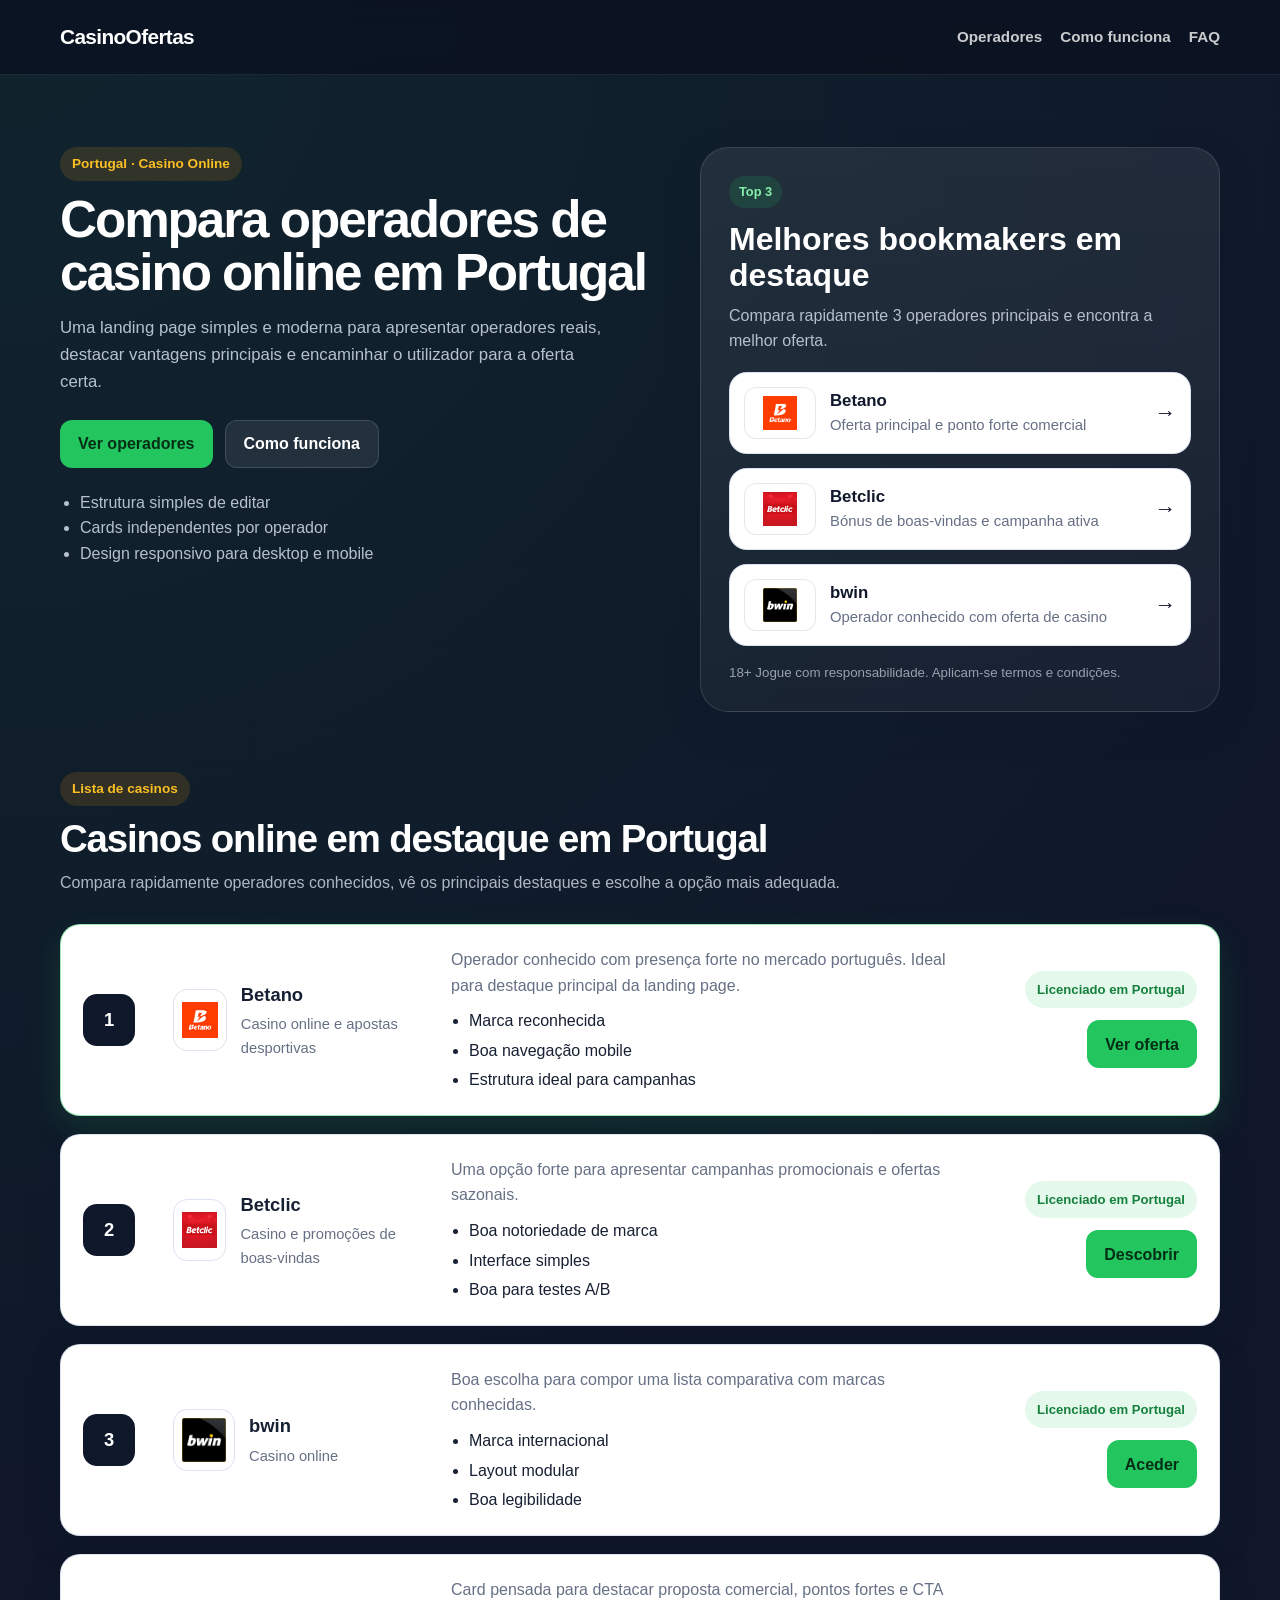
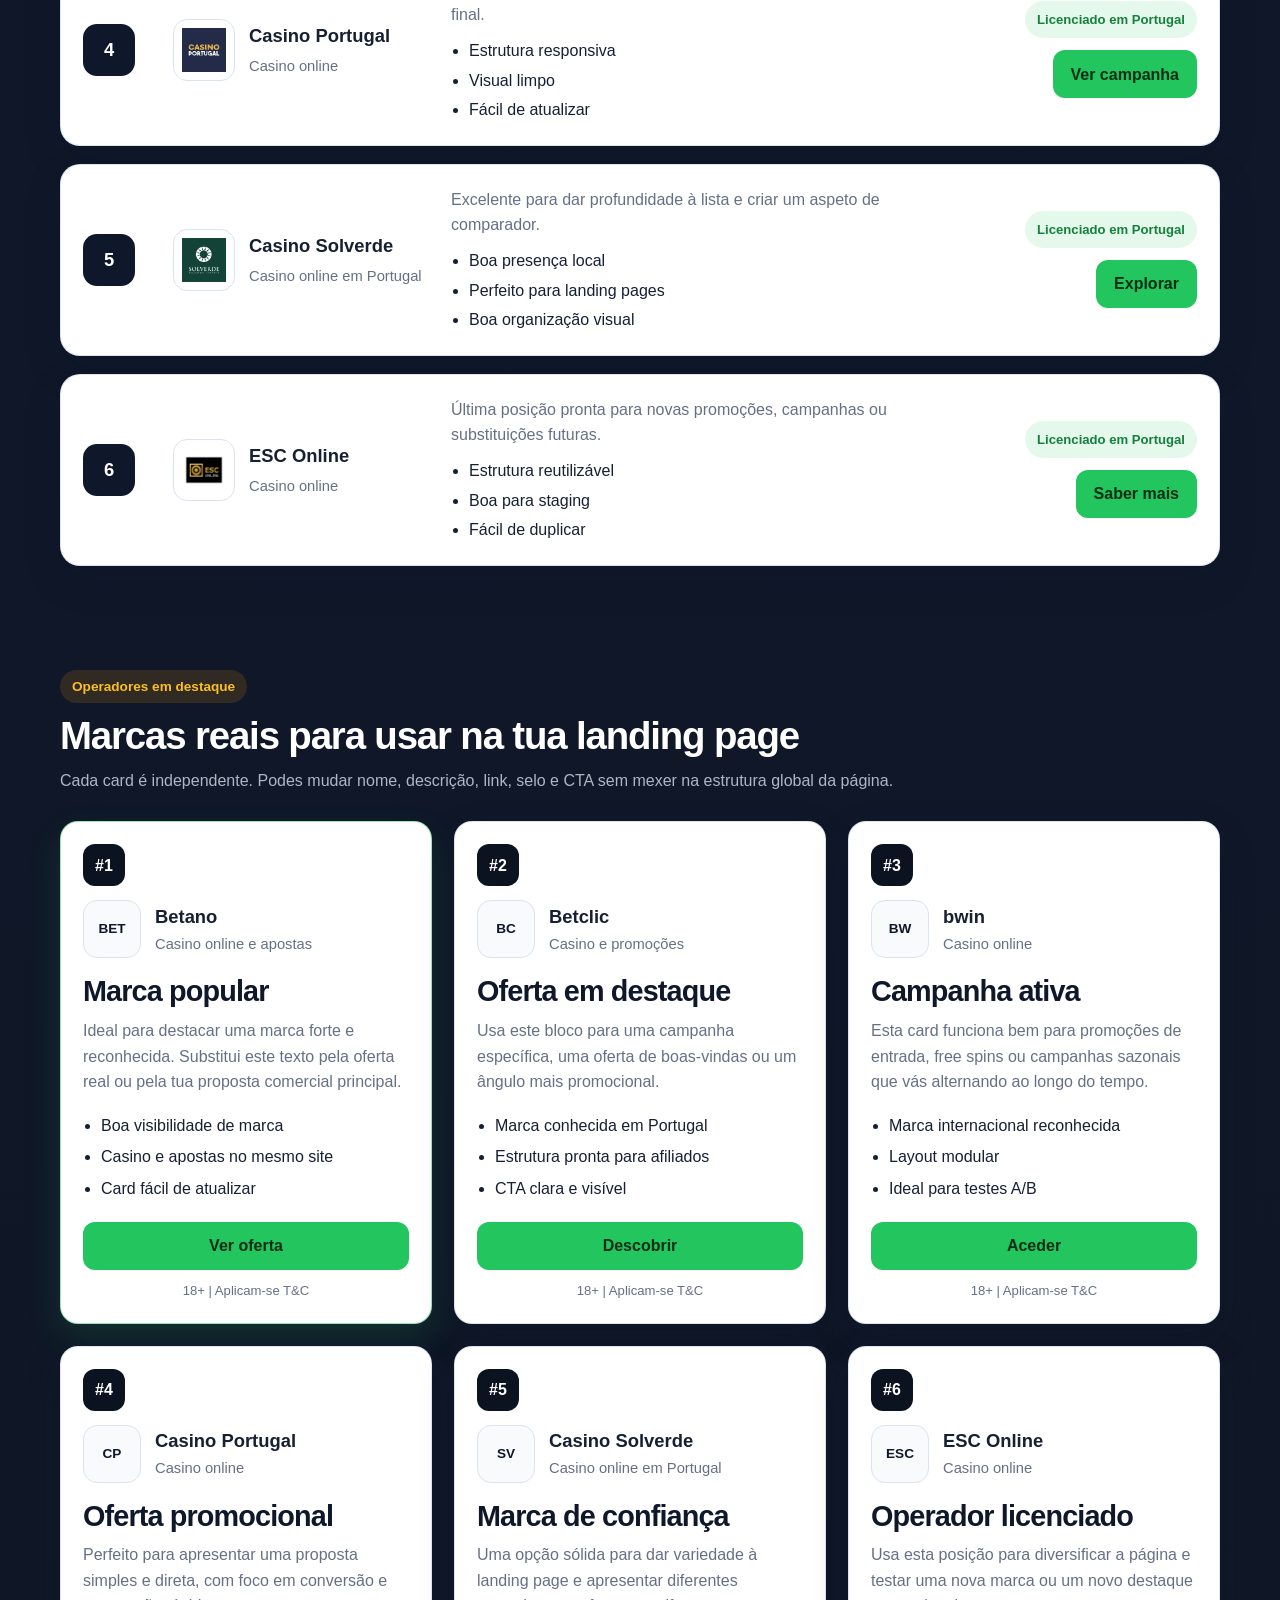
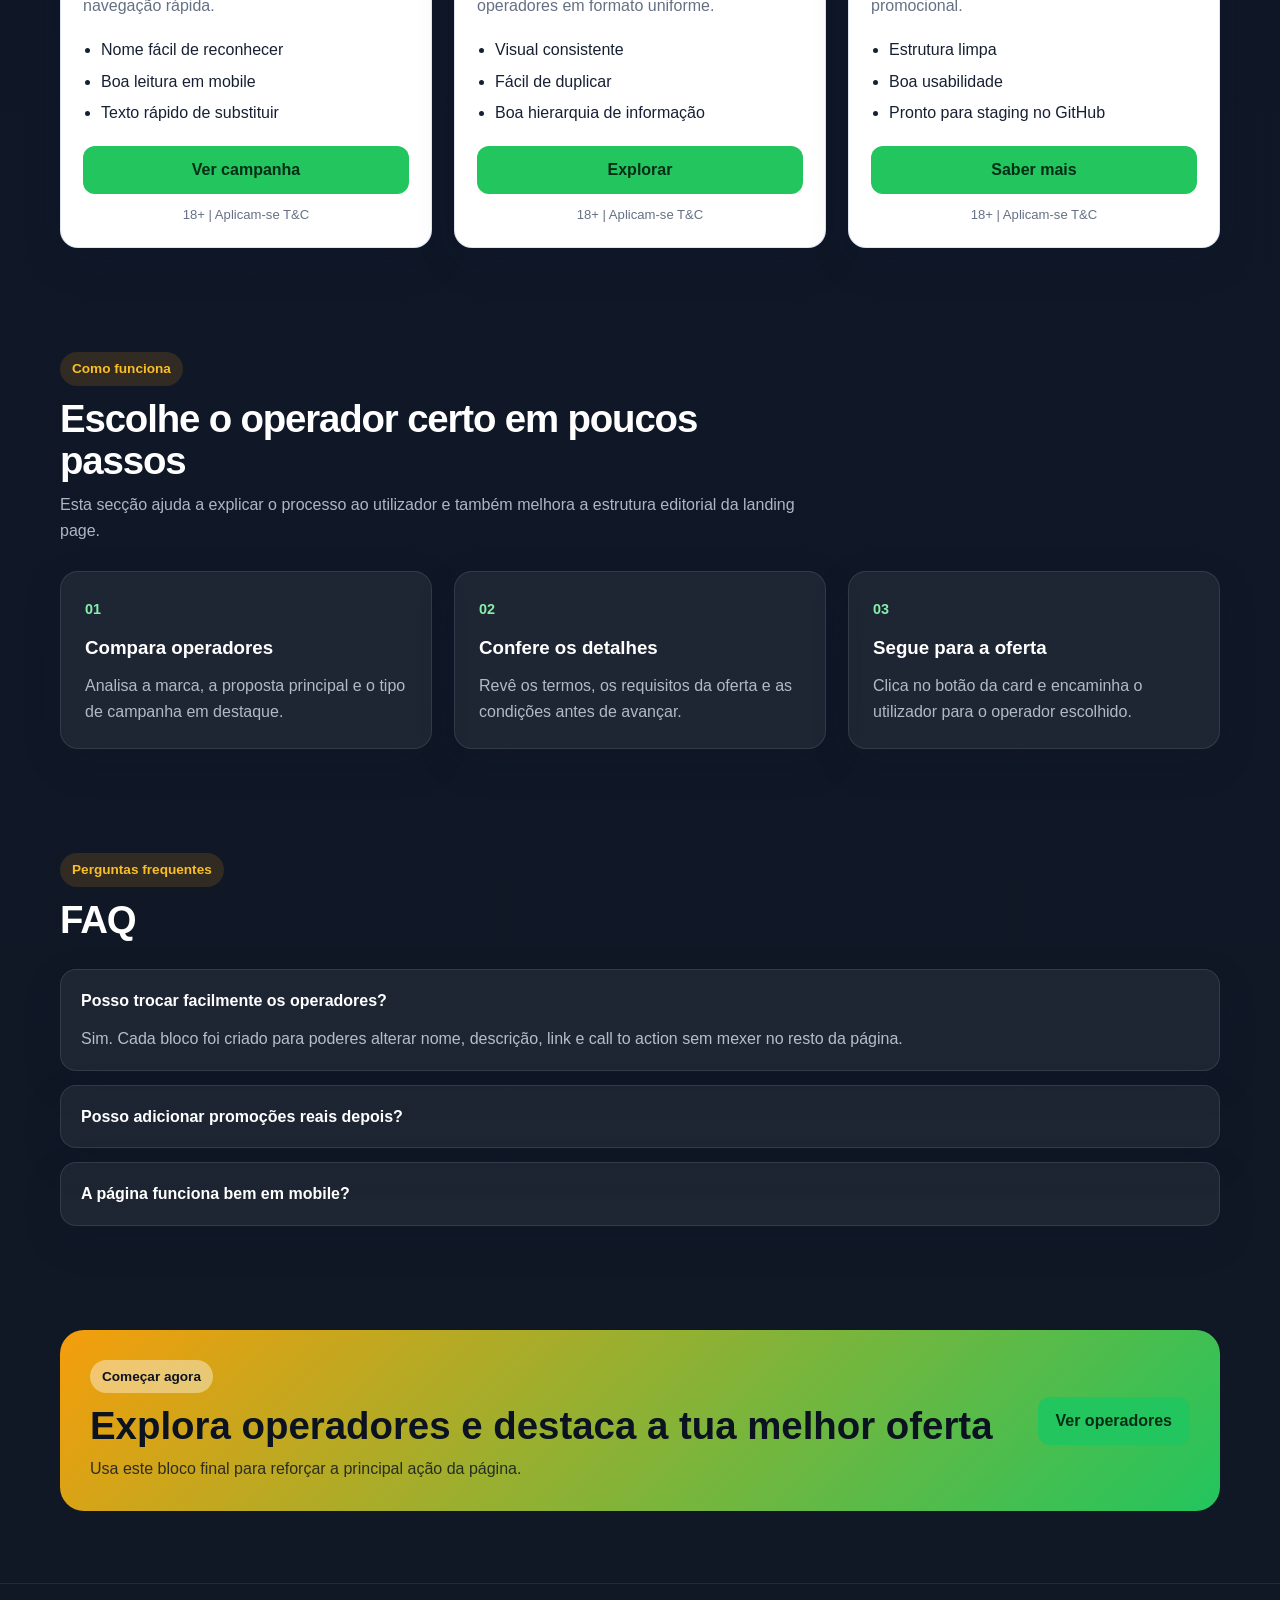
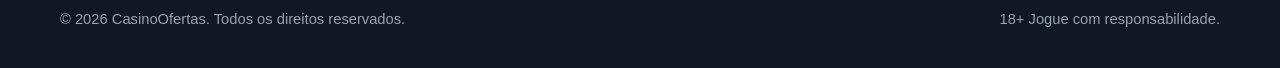
==== commit 6b9004e5: "Update index.html" ====
--- a/index.html
+++ b/index.html
@@ -59,8 +59,8 @@
       <div class="top3-list">
         <a href="#" class="top3-item">
           <div class="top3-logo-wrap">
-            <img src="images/betano.png" alt="Betano logo" class="top3-logo">
-          </div>
+  <img src="images/betano.png" alt="Betano logo" class="top3-logo" width="90" height="90">
+</div>
           <div class="top3-content">
             <h3>Betano</h3>
             <p>Oferta principal e ponto forte comercial</p>
@@ -70,8 +70,8 @@
 
         <a href="#" class="top3-item">
           <div class="top3-logo-wrap">
-            <img src="images/betclic.png" alt="Betclic logo" class="top3-logo">
-          </div>
+  <img src="images/betclic.png" alt="Betclic logo" class="top3-logo" width="90" height="90">
+</div>
           <div class="top3-content">
             <h3>Betclic</h3>
             <p>Bónus de boas-vindas e campanha ativa</p>
@@ -81,8 +81,8 @@
 
         <a href="#" class="top3-item">
           <div class="top3-logo-wrap">
-            <img src="images/bwin.png" alt="bwin logo" class="top3-logo">
-          </div>
+  <img src="images/bwin.png" alt="bwin logo" class="top3-logo" width="90" height="90">
+</div>
           <div class="top3-content">
             <h3>bwin</h3>
             <p>Operador conhecido com oferta de casino</p>
--- a/style.css
+++ b/style.css
@@ -96,9 +96,13 @@
 
 .hero-grid {
   display: grid;
-  grid-template-columns: 1.2fr 0.95fr;
-  gap: 28px;
-  align-items: center;
+  grid-template-columns: minmax(0, 1.2fr) minmax(320px, 520px);
+  gap: 32px;
+  align-items: start;
+}
+
+.hero-content {
+  min-width: 0;
 }
 
 .eyebrow,
@@ -141,24 +145,18 @@
   color: rgba(229, 238, 252, 0.78);
 }
 
-.hero-card {
+.hero-top3 {
+  width: 100%;
+  max-width: 520px;
   background: linear-gradient(180deg, rgba(255,255,255,0.08) 0%, rgba(255,255,255,0.04) 100%);
   border: 1px solid rgba(255, 255, 255, 0.12);
-  border-radius: 24px;
+  border-radius: 28px;
   padding: 28px;
   box-shadow: var(--shadow);
 }
 
-.hero-card h2 {
-  margin: 0 0 12px;
-  font-size: 1.85rem;
-  line-height: 1.15;
-  color: #ffffff;
-}
-
-.hero-card p {
-  margin: 0 0 18px;
-  color: rgba(229, 238, 252, 0.76);
+.hero-top3-header {
+  margin-bottom: 18px;
 }
 
 .hero-badge {
@@ -172,10 +170,134 @@
   font-weight: 700;
 }
 
-.hero-card small {
+.hero-top3-header h2 {
+  margin: 0 0 10px;
+  font-size: 2rem;
+  line-height: 1.1;
+  color: #ffffff;
+}
+
+.hero-top3-header p {
+  margin: 0;
+  color: rgba(229, 238, 252, 0.76);
+}
+
+.top3-list {
+  display: grid;
+  gap: 14px;
+}
+
+.top3-item {
+  display: grid;
+  grid-template-columns: 72px minmax(0, 1fr) 22px;
+  align-items: center;
+  gap: 14px;
+  padding: 14px;
+  border-radius: 18px;
+  background: #ffffff;
+  color: #172033;
+  border: 1px solid rgba(219, 227, 240, 0.95);
+  transition: transform 0.2s ease, box-shadow 0.2s ease;
+}
+
+.top3-item:hover {
+  transform: translateY(-2px);
+  box-shadow: 0 12px 28px rgba(15, 23, 42, 0.16);
+}
+
+.top3-logo-wrap {
+  width: 72px;
+  height: 52px;
+  display: flex;
+  align-items: center;
+  justify-content: center;
+  background: #ffffff;
+  border-radius: 12px;
+  overflow: hidden;
+  padding: 8px;
+  border: 1px solid #e5e7eb;
+}
+
+.top3-logo {
+  width: 100%;
+  height: 100%;
+  object-fit: contain;
   display: block;
-  margin-top: 12px;
+}
+
+.top3-content {
+  min-width: 0;
+}
+
+.top3-content h3 {
+  margin: 0 0 4px;
+  font-size: 1.05rem;
+  line-height: 1.2;
+  color: #0f172a;
+}
+
+.top3-content p {
+  margin: 0;
+  color: #667085;
+  font-size: 0.93rem;
+  line-height: 1.4;
+}
+
+.top3-arrow {
+  font-size: 1.35rem;
+  font-weight: 800;
+  color: #0f172a;
+  text-align: right;
+}
+
+.hero-top3-note {
+  display: block;
+  margin-top: 16px;
   color: rgba(229, 238, 252, 0.62);
+}
+
+@media (max-width: 1100px) {
+  .hero-grid {
+    grid-template-columns: 1fr;
+  }
+
+  .hero-top3 {
+    max-width: 100%;
+  }
+}
+
+@media (max-width: 720px) {
+  .hero {
+    padding-top: 36px;
+  }
+
+  .hero-top3 {
+    padding: 20px;
+    border-radius: 20px;
+  }
+
+  .hero-top3-header h2 {
+    font-size: 1.5rem;
+  }
+
+  .top3-item {
+    grid-template-columns: 64px minmax(0, 1fr) 18px;
+    gap: 10px;
+    padding: 12px;
+  }
+
+  .top3-logo-wrap {
+    width: 64px;
+    height: 44px;
+  }
+
+  .top3-content h3 {
+    font-size: 1rem;
+  }
+
+  .top3-content p {
+    font-size: 0.88rem;
+  }
 }
 
 /* BUTTONS */
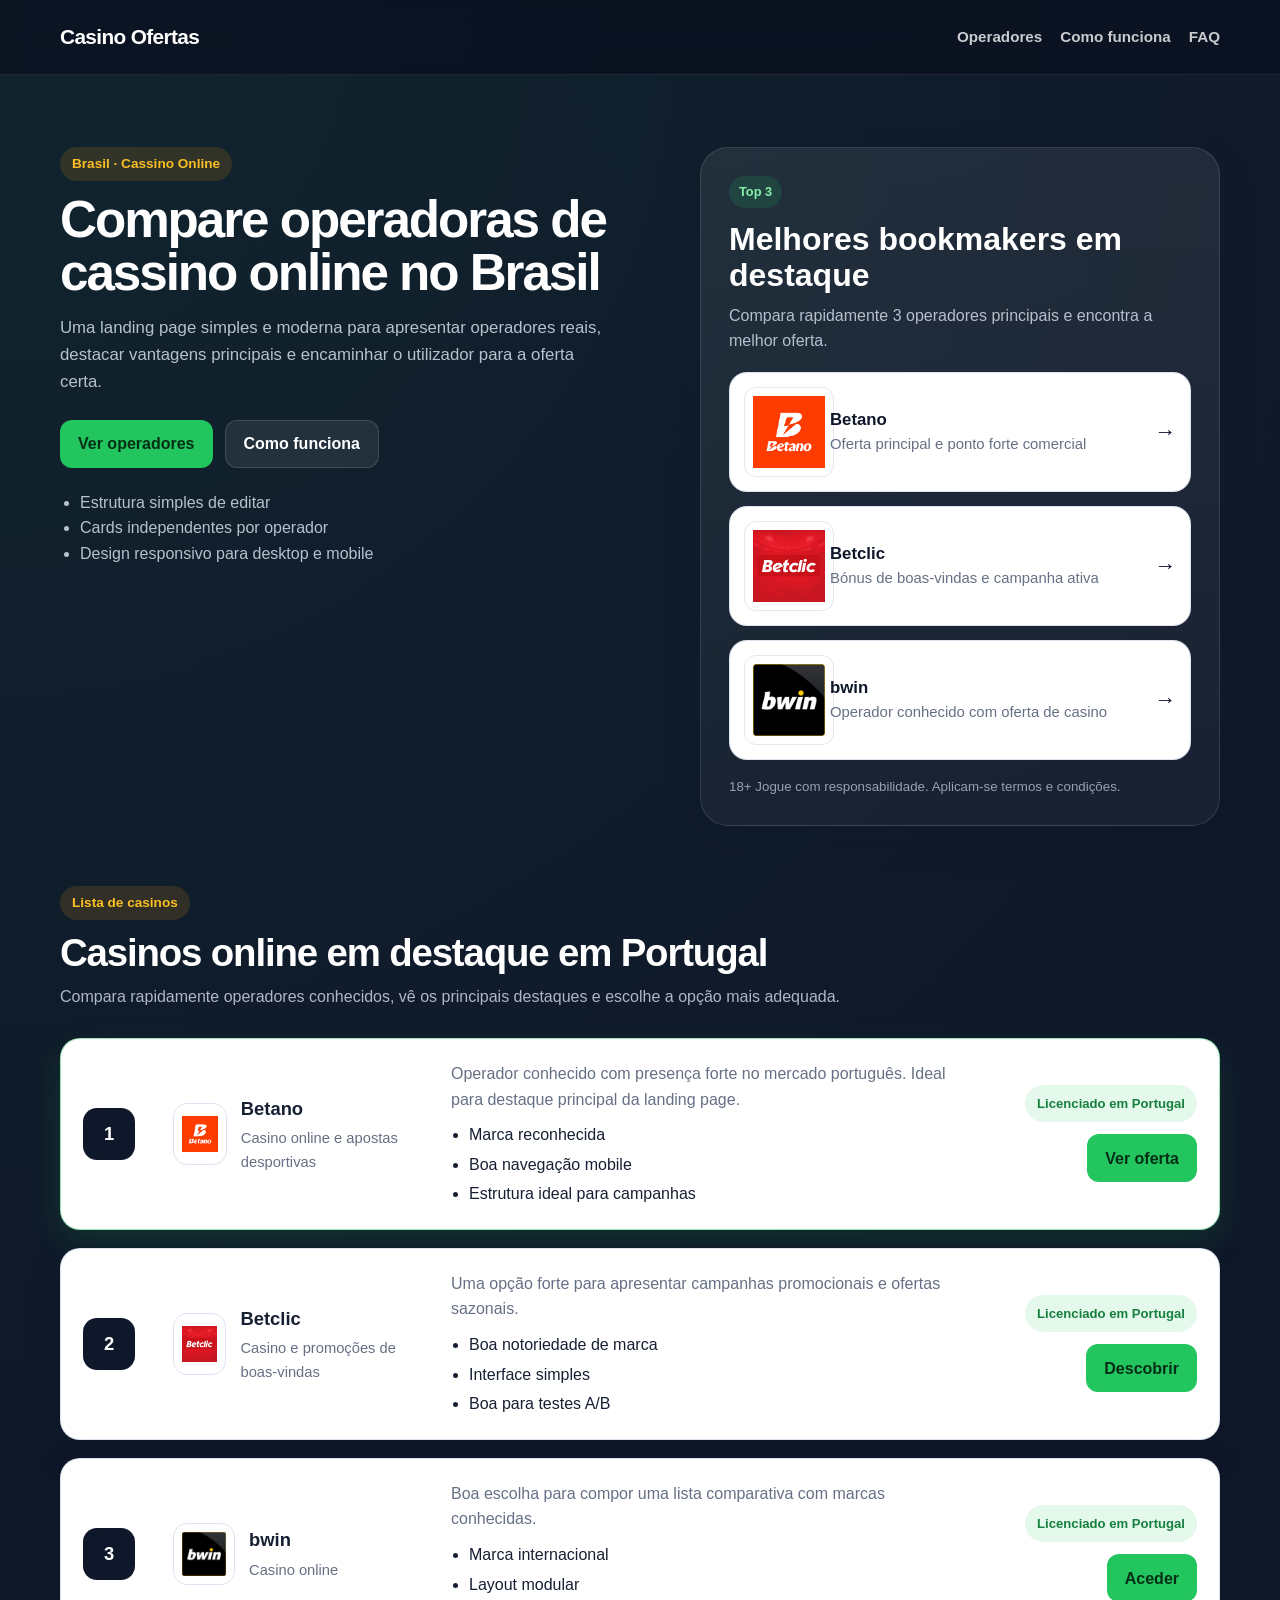
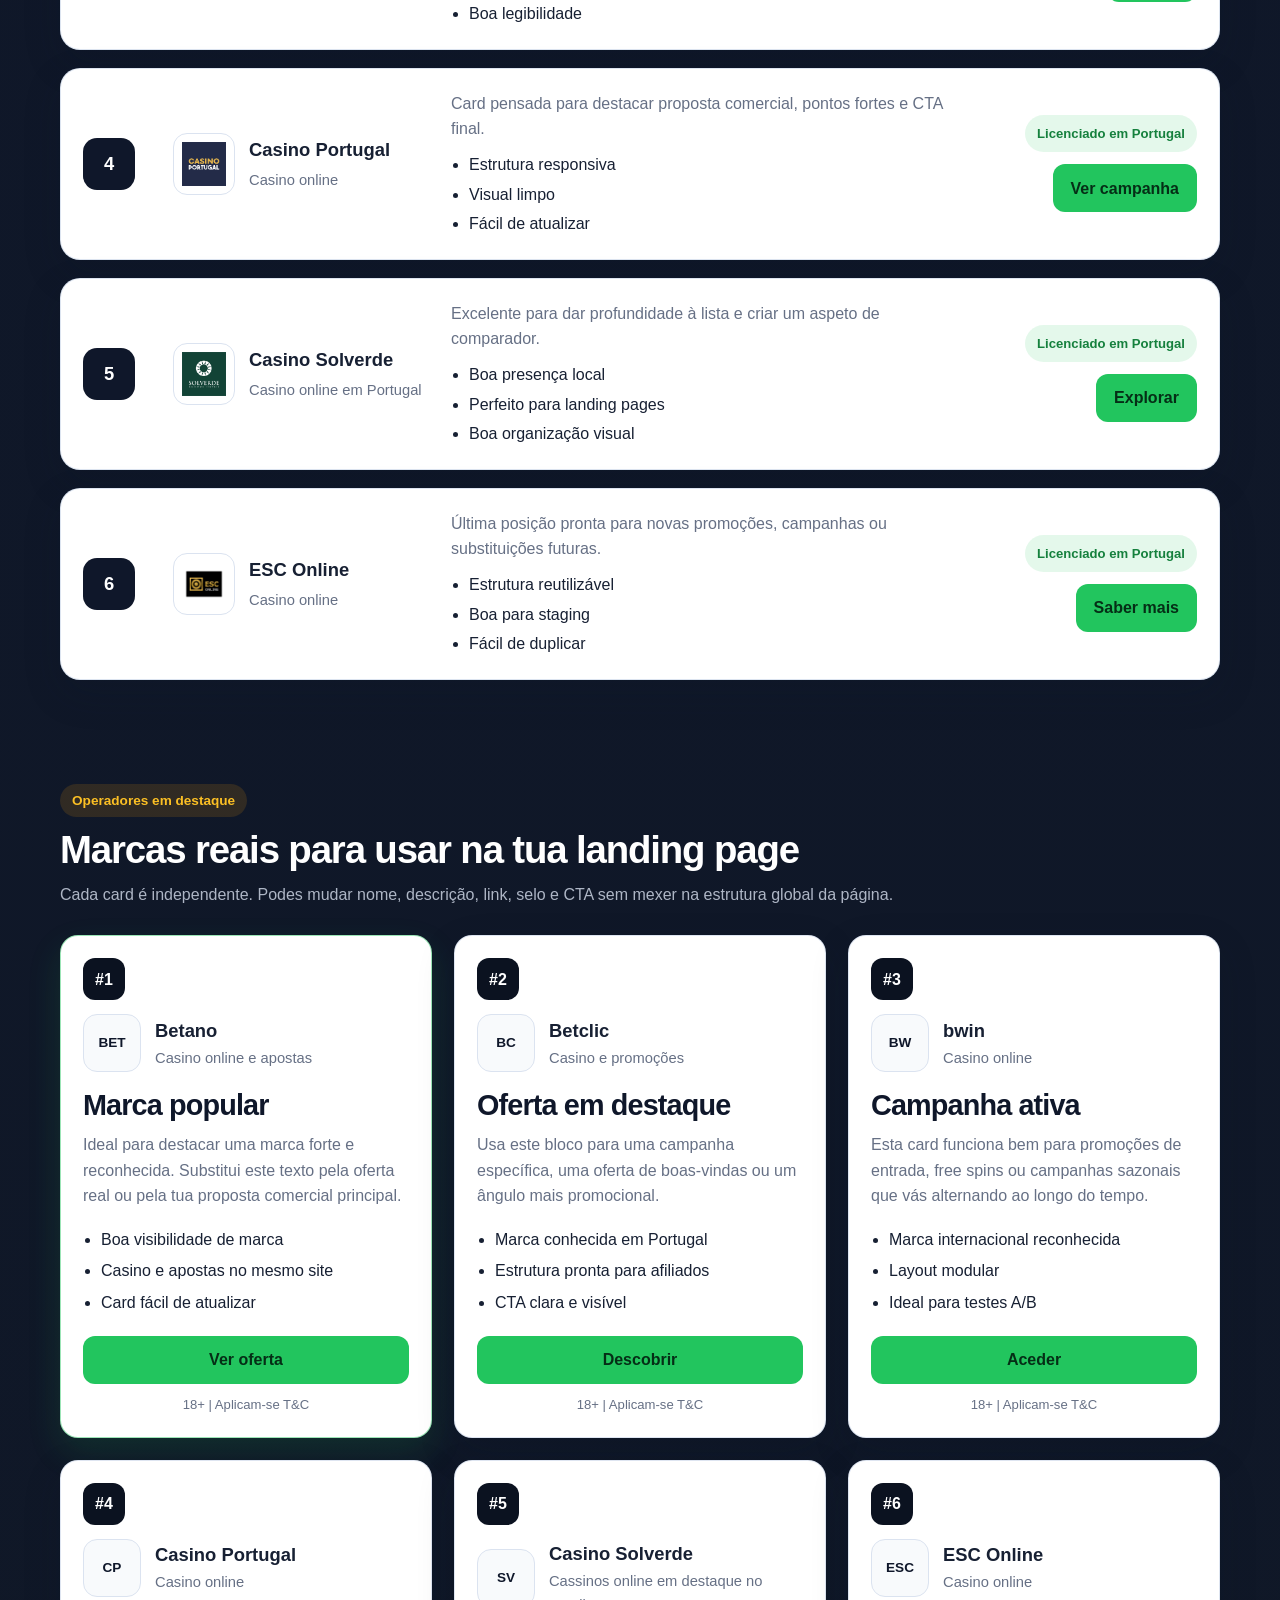
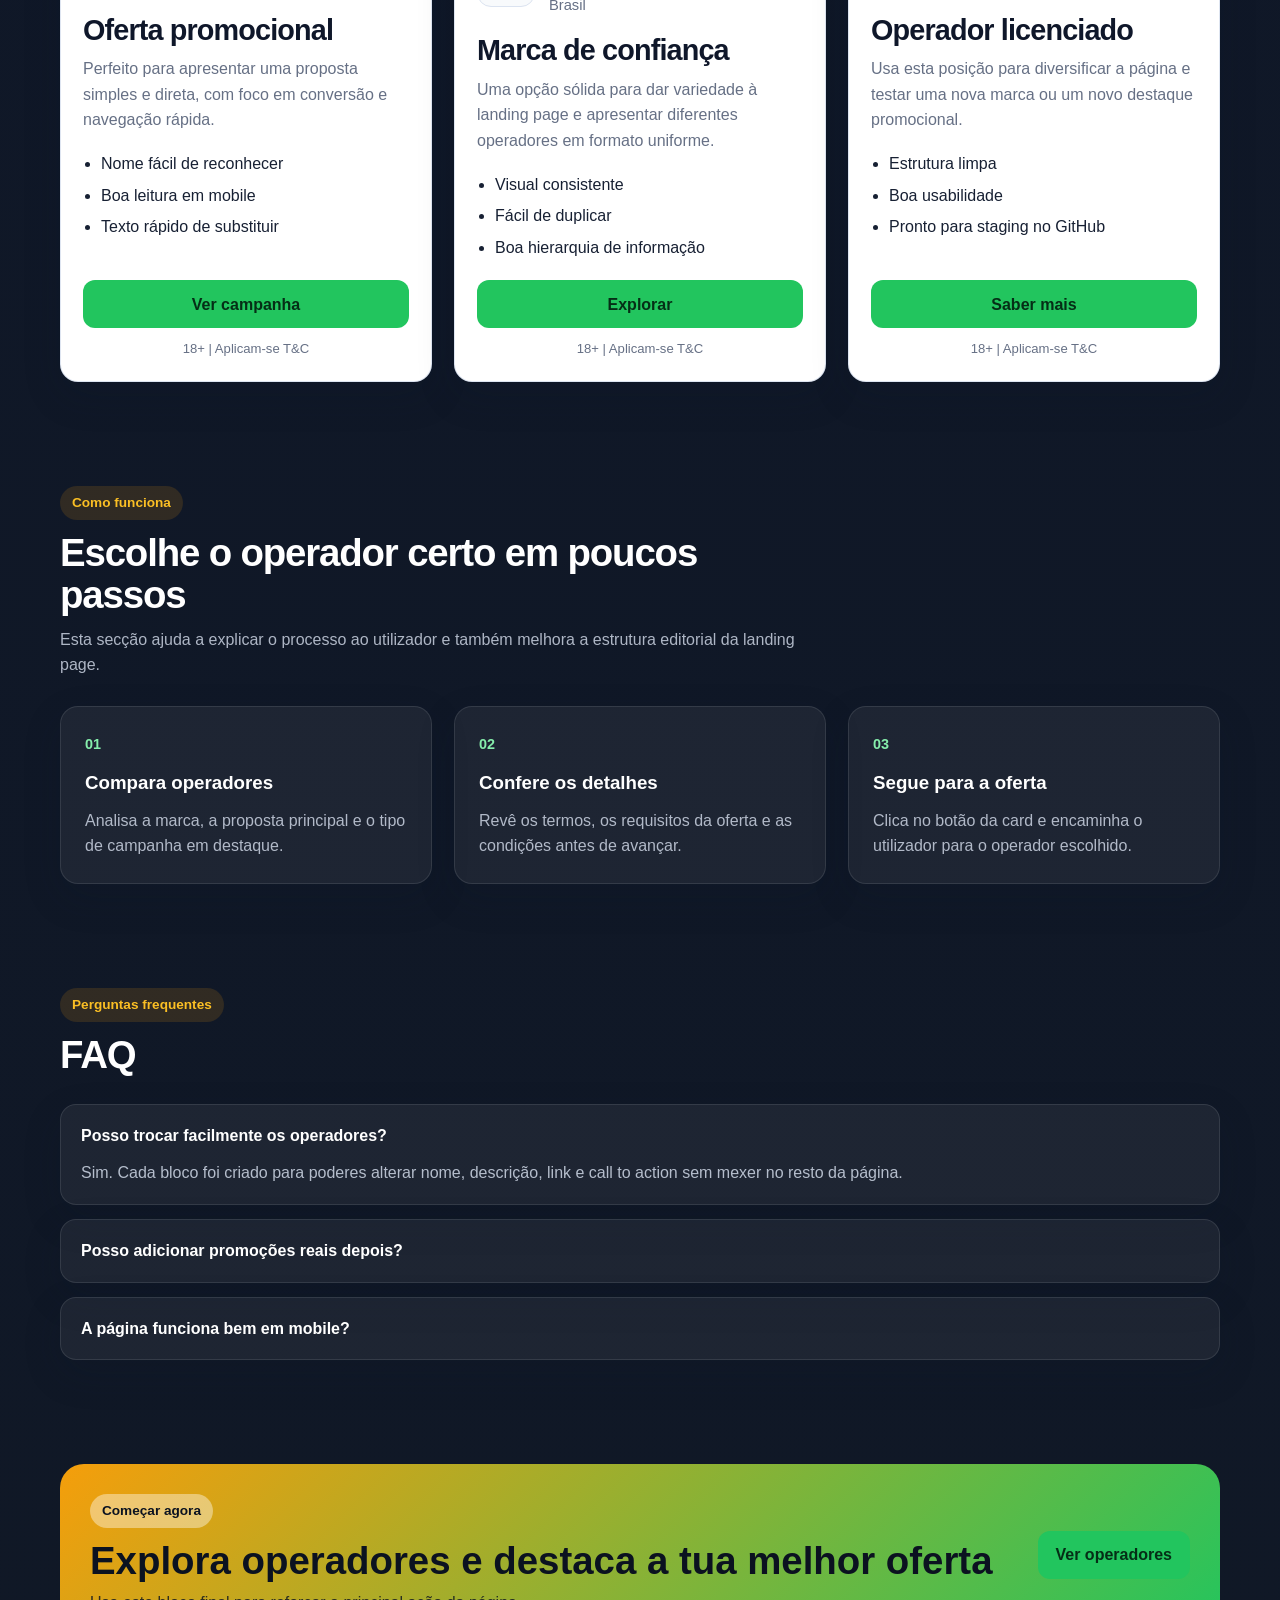
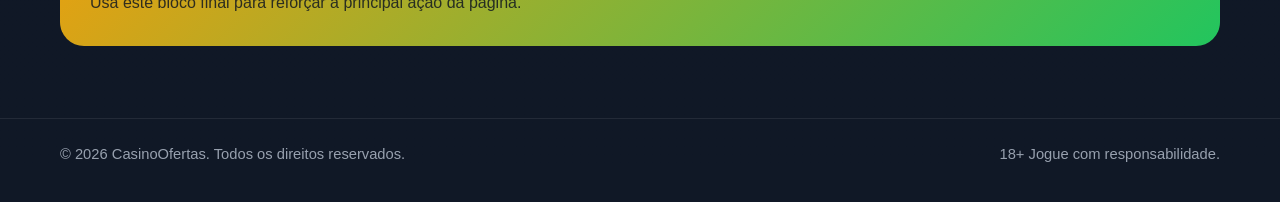
==== commit c6792bf8: "Update index.html" ====
--- a/index.html
+++ b/index.html
@@ -3,17 +3,17 @@
 <head>
   <meta charset="UTF-8" />
   <meta name="viewport" content="width=device-width, initial-scale=1.0" />
-  <title>Bónus de Casino em Portugal | Melhores Operadores Online</title>
+  <title>Bônus de Cassino no Brasil | Compare as Melhores Ofertas Online</title>
   <meta
-    name="description"
-    content="Descobre operadores de casino online em Portugal. Compara marcas conhecidas, vê destaques principais e escolhe a opção certa numa landing page simples, moderna e responsiva."
-  />
+  name="description"
+  content="Compare bônus de cassino online no Brasil. Descubra ofertas em destaque, analise vantagens principais e escolha a melhor opção em uma página simples, moderna e responsiva."
+/>
   <link rel="stylesheet" href="style.css" />
 </head>
 <body>
   <header class="site-header">
     <div class="container header-inner">
-      <a href="#" class="logo">CasinoOfertas</a>
+      <a href="#" class="logo">Casino Ofertas</a>
 
       <nav class="nav">
         <a href="#operadores">Operadores</a>
@@ -28,8 +28,8 @@
    <section class="hero">
   <div class="container hero-grid">
     <div class="hero-content">
-      <span class="eyebrow">Portugal · Casino Online</span>
-      <h1>Compara operadores de casino online em Portugal</h1>
+      <span class="eyebrow">Brasil · Cassino Online</span>
+      <h1>Compare operadoras de cassino online no Brasil</h1>
       <p class="hero-text">
         Uma landing page simples e moderna para apresentar operadores reais,
         destacar vantagens principais e encaminhar o utilizador para a oferta certa.
@@ -455,7 +455,7 @@
                 <div class="brand-logo">SV</div>
                 <div>
                   <h3>Casino Solverde</h3>
-                  <p class="brand-subtitle">Casino online em Portugal</p>
+                  <p class="brand-subtitle">Cassinos online em destaque no Brasil</p>
                 </div>
               </div>
             </div>
--- a/style.css
+++ b/style.css
@@ -206,8 +206,8 @@
 }
 
 .top3-logo-wrap {
-  width: 72px;
-  height: 52px;
+  width: 90px;
+  height: 90px;
   display: flex;
   align-items: center;
   justify-content: center;
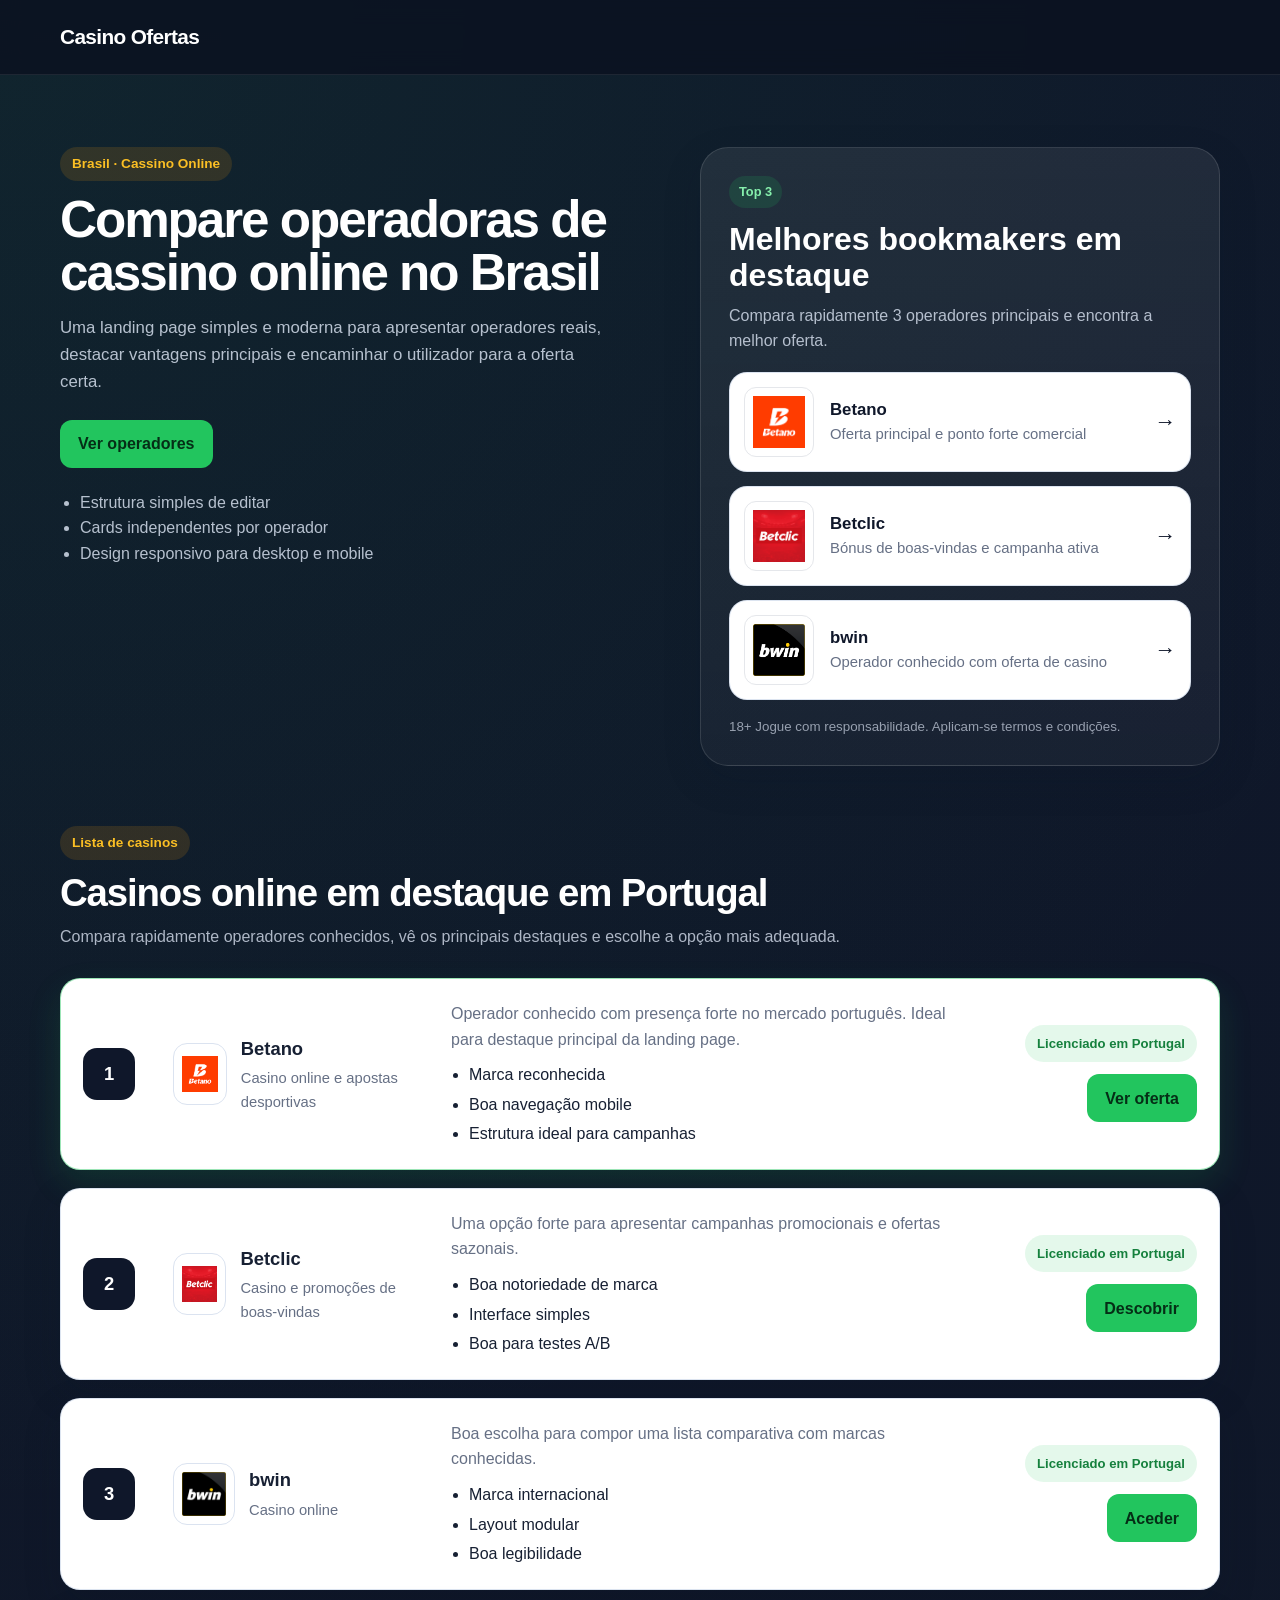
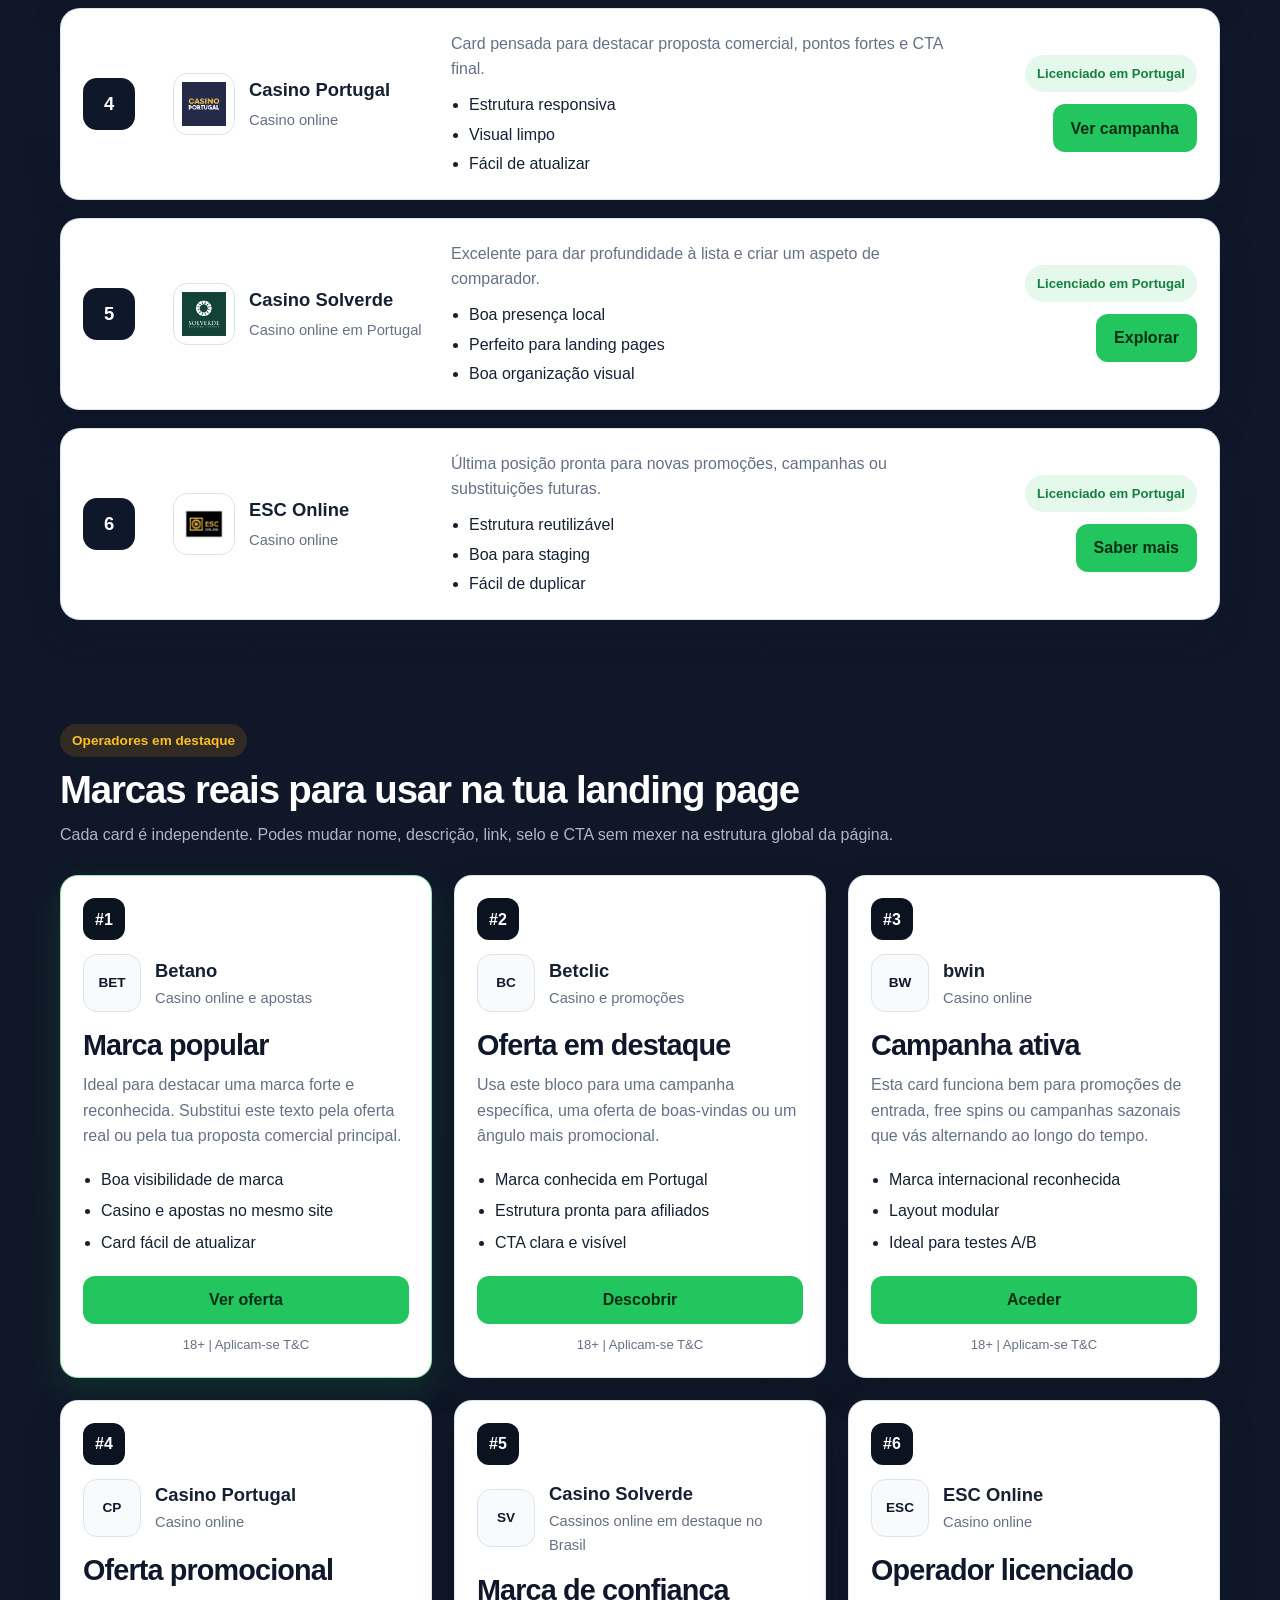
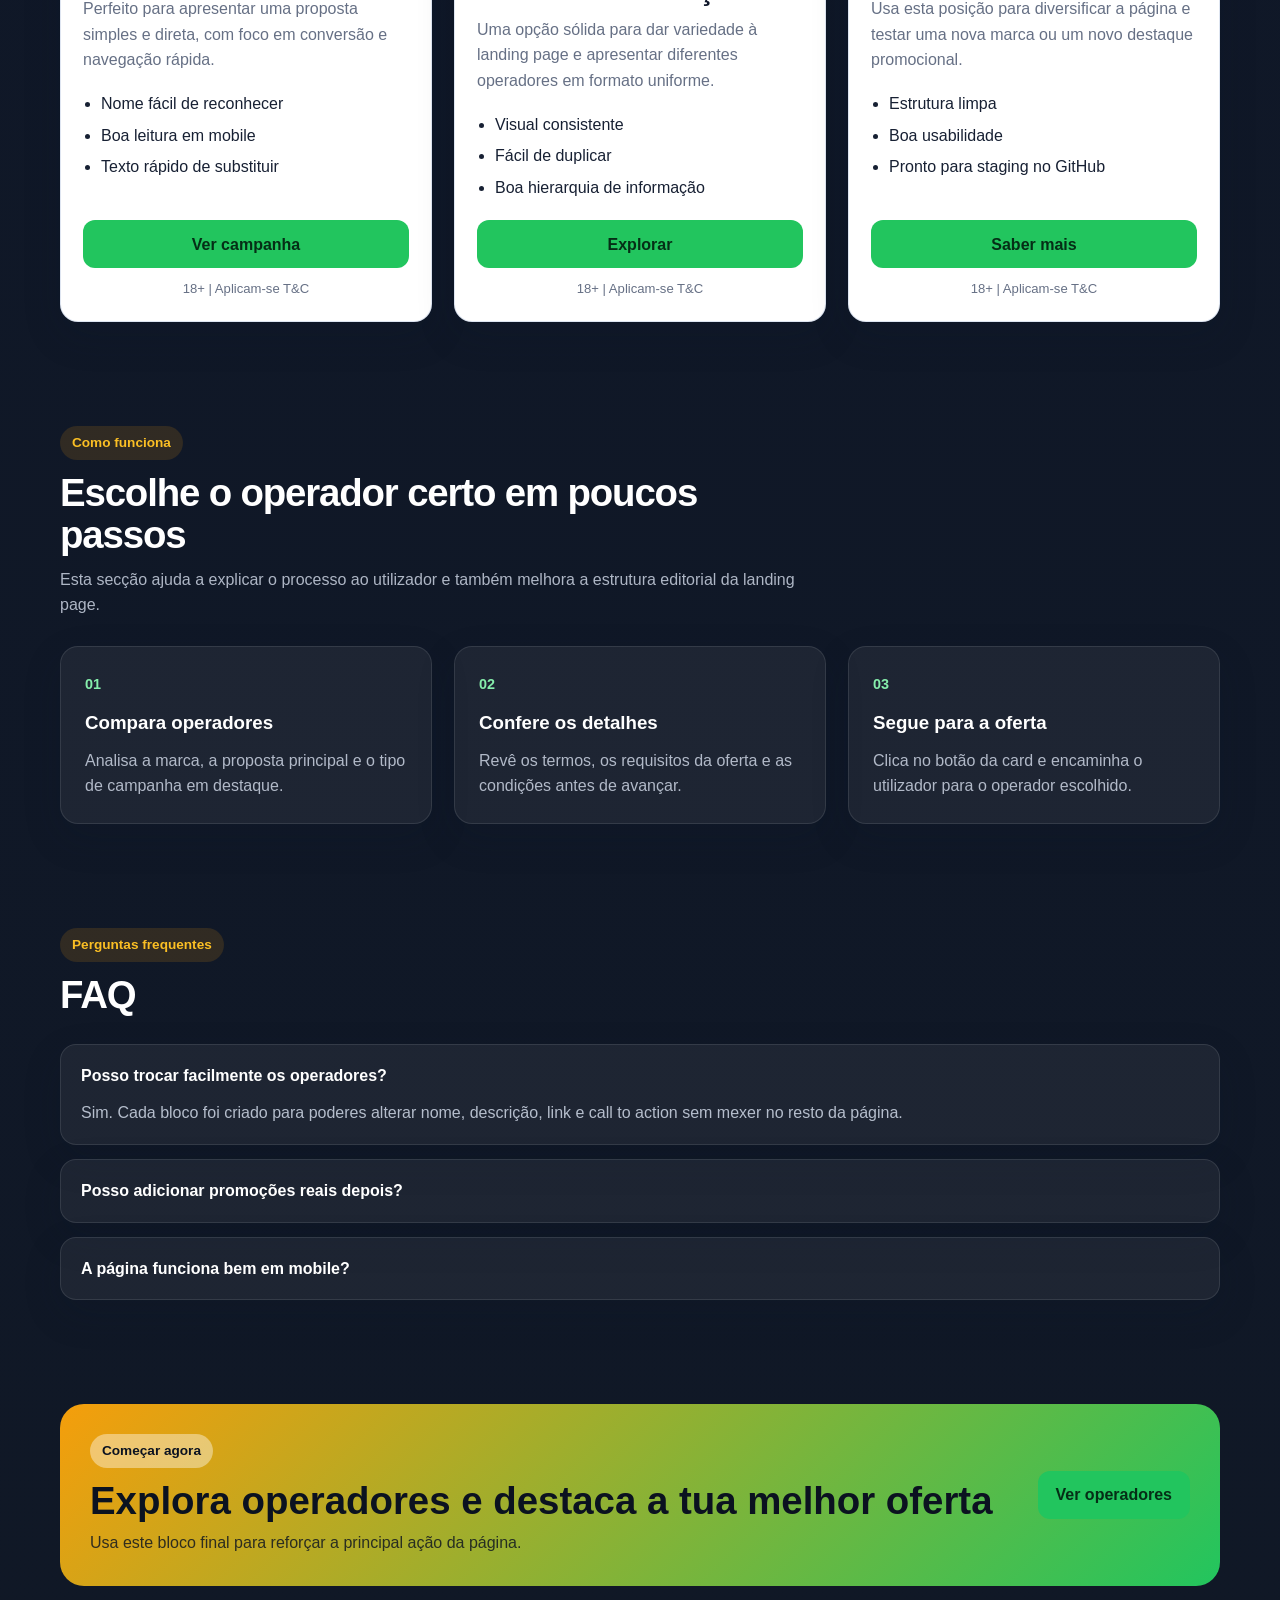
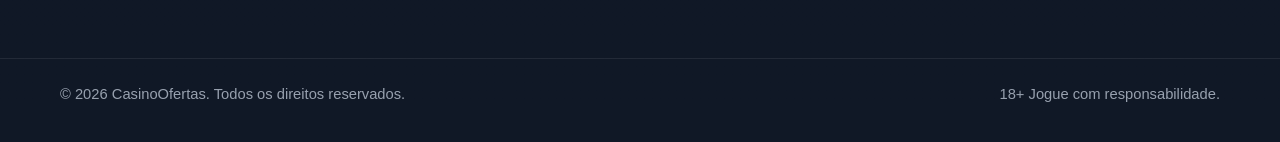
==== commit f0e7ed78: "Update index.html" ====
--- a/index.html
+++ b/index.html
@@ -15,11 +15,7 @@
     <div class="container header-inner">
       <a href="#" class="logo">Casino Ofertas</a>
 
-      <nav class="nav">
-        <a href="#operadores">Operadores</a>
-        <a href="#como-funciona">Como funciona</a>
-        <a href="#faq">FAQ</a>
-      </nav>
+     
     </div>
   </header>
 
@@ -37,8 +33,7 @@
 
       <div class="hero-actions">
         <a href="#operadores" class="btn btn-primary">Ver operadores</a>
-        <a href="#como-funciona" class="btn btn-secondary">Como funciona</a>
-      </div>
+        </div>
 
       <ul class="hero-points">
         <li>Estrutura simples de editar</li>
@@ -59,7 +54,7 @@
       <div class="top3-list">
         <a href="#" class="top3-item">
           <div class="top3-logo-wrap">
-  <img src="images/betano.png" alt="Betano logo" class="top3-logo" width="90" height="90">
+  <img src="images/betano.png" alt="Betano logo" class="top3-logo" width="70" height="70">
 </div>
           <div class="top3-content">
             <h3>Betano</h3>
@@ -70,7 +65,7 @@
 
         <a href="#" class="top3-item">
           <div class="top3-logo-wrap">
-  <img src="images/betclic.png" alt="Betclic logo" class="top3-logo" width="90" height="90">
+  <img src="images/betclic.png" alt="Betclic logo" class="top3-logo" width="70" height="70">
 </div>
           <div class="top3-content">
             <h3>Betclic</h3>
@@ -81,7 +76,7 @@
 
         <a href="#" class="top3-item">
           <div class="top3-logo-wrap">
-  <img src="images/bwin.png" alt="bwin logo" class="top3-logo" width="90" height="90">
+  <img src="images/bwin.png" alt="bwin logo" class="top3-logo" width="70" height="70">
 </div>
           <div class="top3-content">
             <h3>bwin</h3>
--- a/style.css
+++ b/style.css
@@ -206,8 +206,8 @@
 }
 
 .top3-logo-wrap {
-  width: 90px;
-  height: 90px;
+  width: 70px;
+  height: 70px;
   display: flex;
   align-items: center;
   justify-content: center;
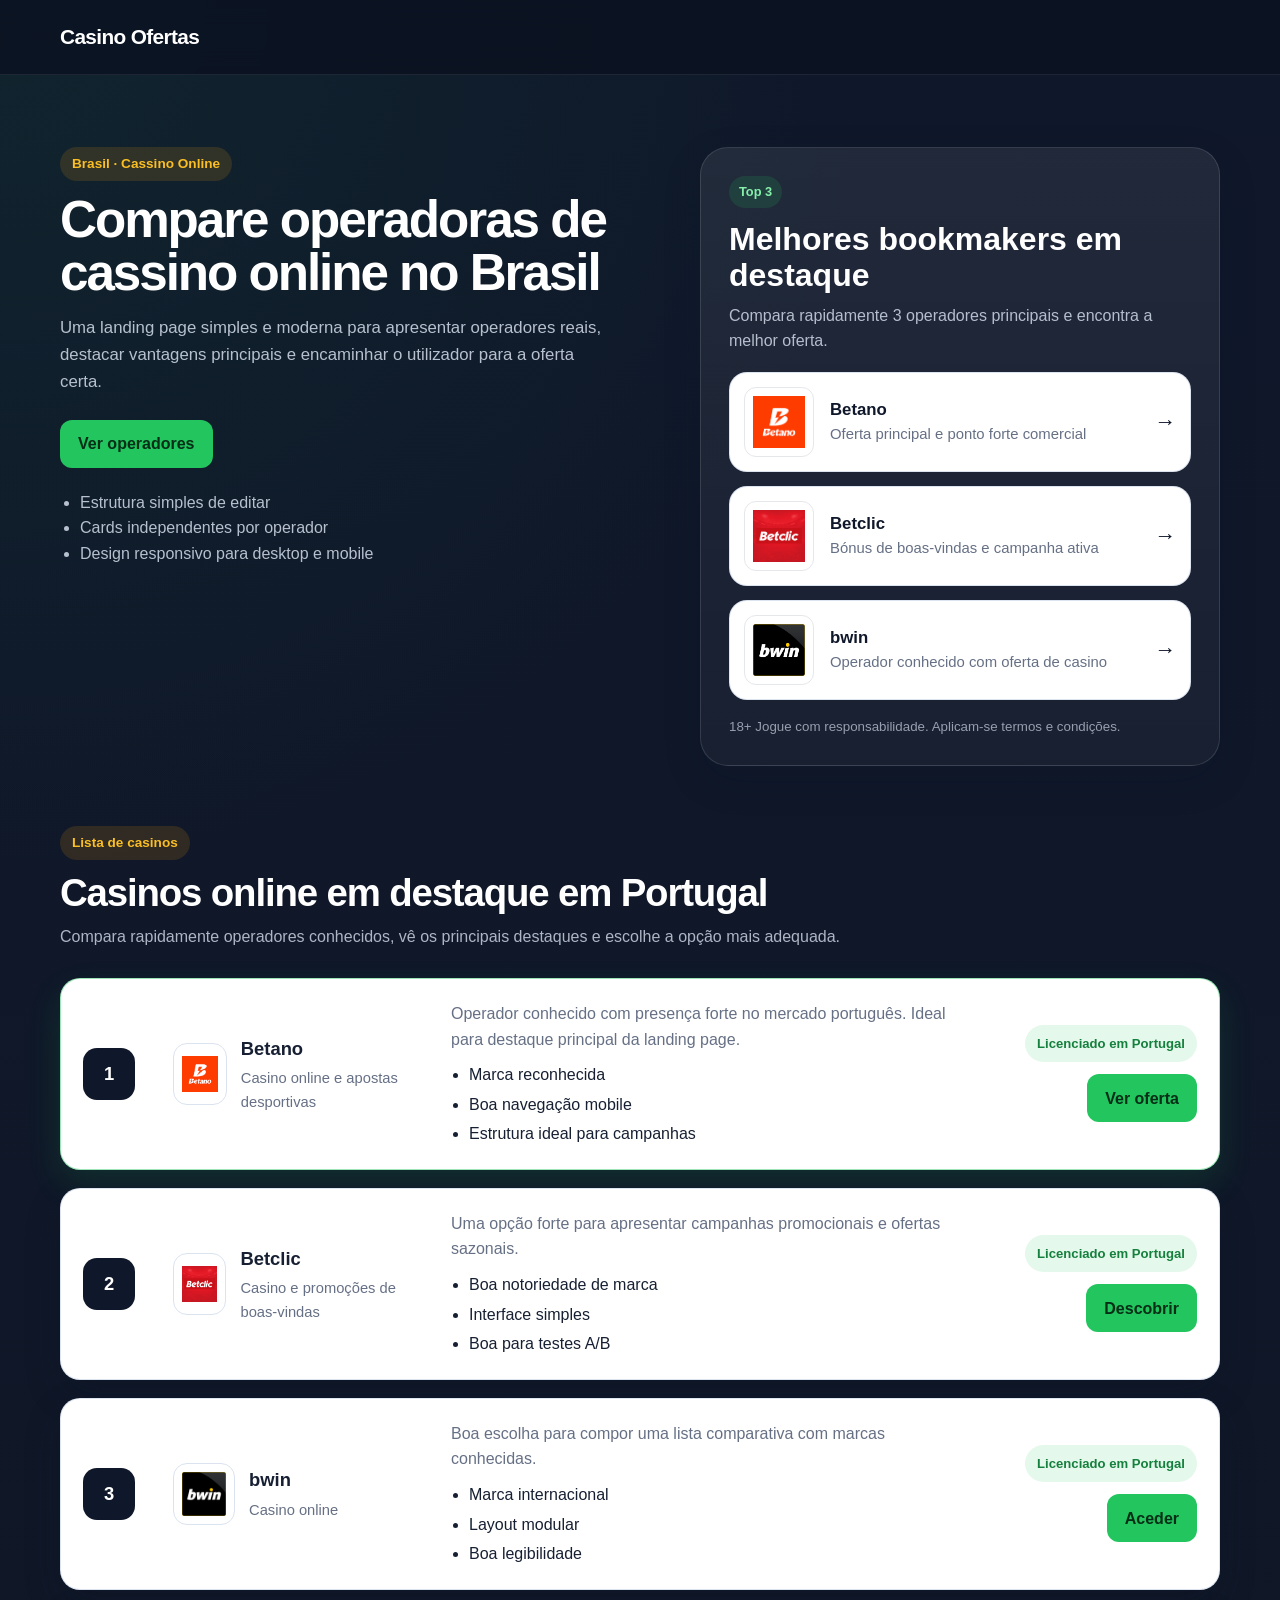
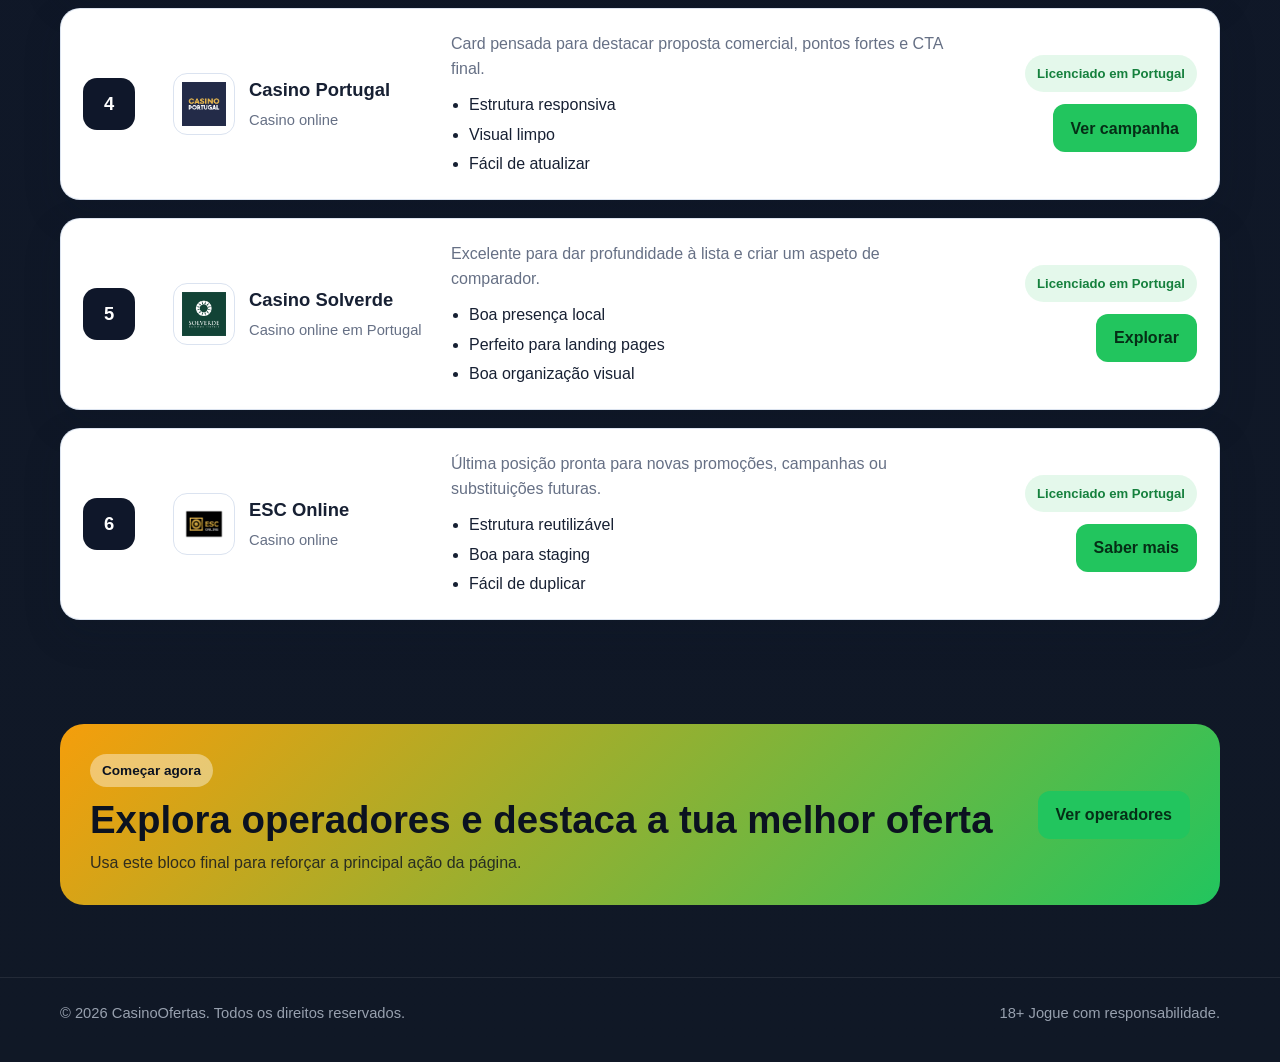
==== commit aadf8783: "Update index.html" ====
--- a/index.html
+++ b/index.html
@@ -297,295 +297,7 @@
   </div>
 </section>
     
-    <!-- OPERADORES -->
-    <section class="offers-section" id="operadores">
-      <div class="container">
-        <div class="section-heading">
-          <span class="section-label">Operadores em destaque</span>
-          <h2>Marcas reais para usar na tua landing page</h2>
-          <p>
-            Cada card é independente. Podes mudar nome, descrição, link, selo e CTA
-            sem mexer na estrutura global da página.
-          </p>
-        </div>
-
-        <div class="offers-grid">
-          <!-- 1 -->
-          <article class="offer-card featured">
-            <div class="offer-top">
-              <div class="offer-rank">#1</div>
-              <div class="offer-brand">
-                <div class="brand-logo">BET</div>
-                <div>
-                  <h3>Betano</h3>
-                  <p class="brand-subtitle">Casino online e apostas</p>
-                </div>
-              </div>
-            </div>
-
-            <div class="offer-main">
-              <div class="offer-amount">Marca popular</div>
-              <p class="offer-description">
-                Ideal para destacar uma marca forte e reconhecida. Substitui este texto
-                pela oferta real ou pela tua proposta comercial principal.
-              </p>
-            </div>
-
-            <ul class="offer-features">
-              <li>Boa visibilidade de marca</li>
-              <li>Casino e apostas no mesmo site</li>
-              <li>Card fácil de atualizar</li>
-            </ul>
-
-            <div class="offer-actions">
-              <a href="#" class="btn btn-primary btn-full">Ver oferta</a>
-              <p class="offer-note">18+ | Aplicam-se T&amp;C</p>
-            </div>
-          </article>
-
-          <!-- 2 -->
-          <article class="offer-card">
-            <div class="offer-top">
-              <div class="offer-rank">#2</div>
-              <div class="offer-brand">
-                <div class="brand-logo">BC</div>
-                <div>
-                  <h3>Betclic</h3>
-                  <p class="brand-subtitle">Casino e promoções</p>
-                </div>
-              </div>
-            </div>
-
-            <div class="offer-main">
-              <div class="offer-amount">Oferta em destaque</div>
-              <p class="offer-description">
-                Usa este bloco para uma campanha específica, uma oferta de boas-vindas
-                ou um ângulo mais promocional.
-              </p>
-            </div>
-
-            <ul class="offer-features">
-              <li>Marca conhecida em Portugal</li>
-              <li>Estrutura pronta para afiliados</li>
-              <li>CTA clara e visível</li>
-            </ul>
-
-            <div class="offer-actions">
-              <a href="#" class="btn btn-primary btn-full">Descobrir</a>
-              <p class="offer-note">18+ | Aplicam-se T&amp;C</p>
-            </div>
-          </article>
-
-          <!-- 3 -->
-          <article class="offer-card">
-            <div class="offer-top">
-              <div class="offer-rank">#3</div>
-              <div class="offer-brand">
-                <div class="brand-logo">BW</div>
-                <div>
-                  <h3>bwin</h3>
-                  <p class="brand-subtitle">Casino online</p>
-                </div>
-              </div>
-            </div>
-
-            <div class="offer-main">
-              <div class="offer-amount">Campanha ativa</div>
-              <p class="offer-description">
-                Esta card funciona bem para promoções de entrada, free spins ou
-                campanhas sazonais que vás alternando ao longo do tempo.
-              </p>
-            </div>
-
-            <ul class="offer-features">
-              <li>Marca internacional reconhecida</li>
-              <li>Layout modular</li>
-              <li>Ideal para testes A/B</li>
-            </ul>
-
-            <div class="offer-actions">
-              <a href="#" class="btn btn-primary btn-full">Aceder</a>
-              <p class="offer-note">18+ | Aplicam-se T&amp;C</p>
-            </div>
-          </article>
-
-          <!-- 4 -->
-          <article class="offer-card">
-            <div class="offer-top">
-              <div class="offer-rank">#4</div>
-              <div class="offer-brand">
-                <div class="brand-logo">CP</div>
-                <div>
-                  <h3>Casino Portugal</h3>
-                  <p class="brand-subtitle">Casino online</p>
-                </div>
-              </div>
-            </div>
-
-            <div class="offer-main">
-              <div class="offer-amount">Oferta promocional</div>
-              <p class="offer-description">
-                Perfeito para apresentar uma proposta simples e direta, com foco
-                em conversão e navegação rápida.
-              </p>
-            </div>
-
-            <ul class="offer-features">
-              <li>Nome fácil de reconhecer</li>
-              <li>Boa leitura em mobile</li>
-              <li>Texto rápido de substituir</li>
-            </ul>
-
-            <div class="offer-actions">
-              <a href="#" class="btn btn-primary btn-full">Ver campanha</a>
-              <p class="offer-note">18+ | Aplicam-se T&amp;C</p>
-            </div>
-          </article>
-
-          <!-- 5 -->
-          <article class="offer-card">
-            <div class="offer-top">
-              <div class="offer-rank">#5</div>
-              <div class="offer-brand">
-                <div class="brand-logo">SV</div>
-                <div>
-                  <h3>Casino Solverde</h3>
-                  <p class="brand-subtitle">Cassinos online em destaque no Brasil</p>
-                </div>
-              </div>
-            </div>
-
-            <div class="offer-main">
-              <div class="offer-amount">Marca de confiança</div>
-              <p class="offer-description">
-                Uma opção sólida para dar variedade à landing page e apresentar
-                diferentes operadores em formato uniforme.
-              </p>
-            </div>
-
-            <ul class="offer-features">
-              <li>Visual consistente</li>
-              <li>Fácil de duplicar</li>
-              <li>Boa hierarquia de informação</li>
-            </ul>
-
-            <div class="offer-actions">
-              <a href="#" class="btn btn-primary btn-full">Explorar</a>
-              <p class="offer-note">18+ | Aplicam-se T&amp;C</p>
-            </div>
-          </article>
-
-          <!-- 6 -->
-          <article class="offer-card">
-            <div class="offer-top">
-              <div class="offer-rank">#6</div>
-              <div class="offer-brand">
-                <div class="brand-logo">ESC</div>
-                <div>
-                  <h3>ESC Online</h3>
-                  <p class="brand-subtitle">Casino online</p>
-                </div>
-              </div>
-            </div>
-
-            <div class="offer-main">
-              <div class="offer-amount">Operador licenciado</div>
-              <p class="offer-description">
-                Usa esta posição para diversificar a página e testar uma nova marca
-                ou um novo destaque promocional.
-              </p>
-            </div>
-
-            <ul class="offer-features">
-              <li>Estrutura limpa</li>
-              <li>Boa usabilidade</li>
-              <li>Pronto para staging no GitHub</li>
-            </ul>
-
-            <div class="offer-actions">
-              <a href="#" class="btn btn-primary btn-full">Saber mais</a>
-              <p class="offer-note">18+ | Aplicam-se T&amp;C</p>
-            </div>
-          </article>
-        </div>
-      </div>
-    </section>
-
-    <!-- COMO FUNCIONA -->
-    <section class="info-section" id="como-funciona">
-      <div class="container">
-        <div class="section-heading narrow">
-          <span class="section-label">Como funciona</span>
-          <h2>Escolhe o operador certo em poucos passos</h2>
-          <p>
-            Esta secção ajuda a explicar o processo ao utilizador e também melhora
-            a estrutura editorial da landing page.
-          </p>
-        </div>
-
-        <div class="steps-grid">
-          <article class="step-card">
-            <span class="step-number">01</span>
-            <h3>Compara operadores</h3>
-            <p>
-              Analisa a marca, a proposta principal e o tipo de campanha em destaque.
-            </p>
-          </article>
-
-          <article class="step-card">
-            <span class="step-number">02</span>
-            <h3>Confere os detalhes</h3>
-            <p>
-              Revê os termos, os requisitos da oferta e as condições antes de avançar.
-            </p>
-          </article>
-
-          <article class="step-card">
-            <span class="step-number">03</span>
-            <h3>Segue para a oferta</h3>
-            <p>
-              Clica no botão da card e encaminha o utilizador para o operador escolhido.
-            </p>
-          </article>
-        </div>
-      </div>
-    </section>
-
-    <!-- FAQ -->
-    <section class="faq-section" id="faq">
-      <div class="container">
-        <div class="section-heading narrow">
-          <span class="section-label">Perguntas frequentes</span>
-          <h2>FAQ</h2>
-        </div>
-
-        <div class="faq-list">
-          <details class="faq-item" open>
-            <summary>Posso trocar facilmente os operadores?</summary>
-            <p>
-              Sim. Cada bloco foi criado para poderes alterar nome, descrição, link
-              e call to action sem mexer no resto da página.
-            </p>
-          </details>
-
-          <details class="faq-item">
-            <summary>Posso adicionar promoções reais depois?</summary>
-            <p>
-              Sim. Esta versão foi pensada para inserires mais tarde os bónus,
-              free spins ou campanhas exatas de cada operador.
-            </p>
-          </details>
-
-          <details class="faq-item">
-            <summary>A página funciona bem em mobile?</summary>
-            <p>
-              Sim. A estrutura é responsiva e adapta-se a desktop, tablet e smartphone.
-            </p>
-          </details>
-        </div>
-      </div>
-    </section>
-
+  
     <!-- CTA FINAL -->
     <section class="bottom-cta">
       <div class="container cta-box">
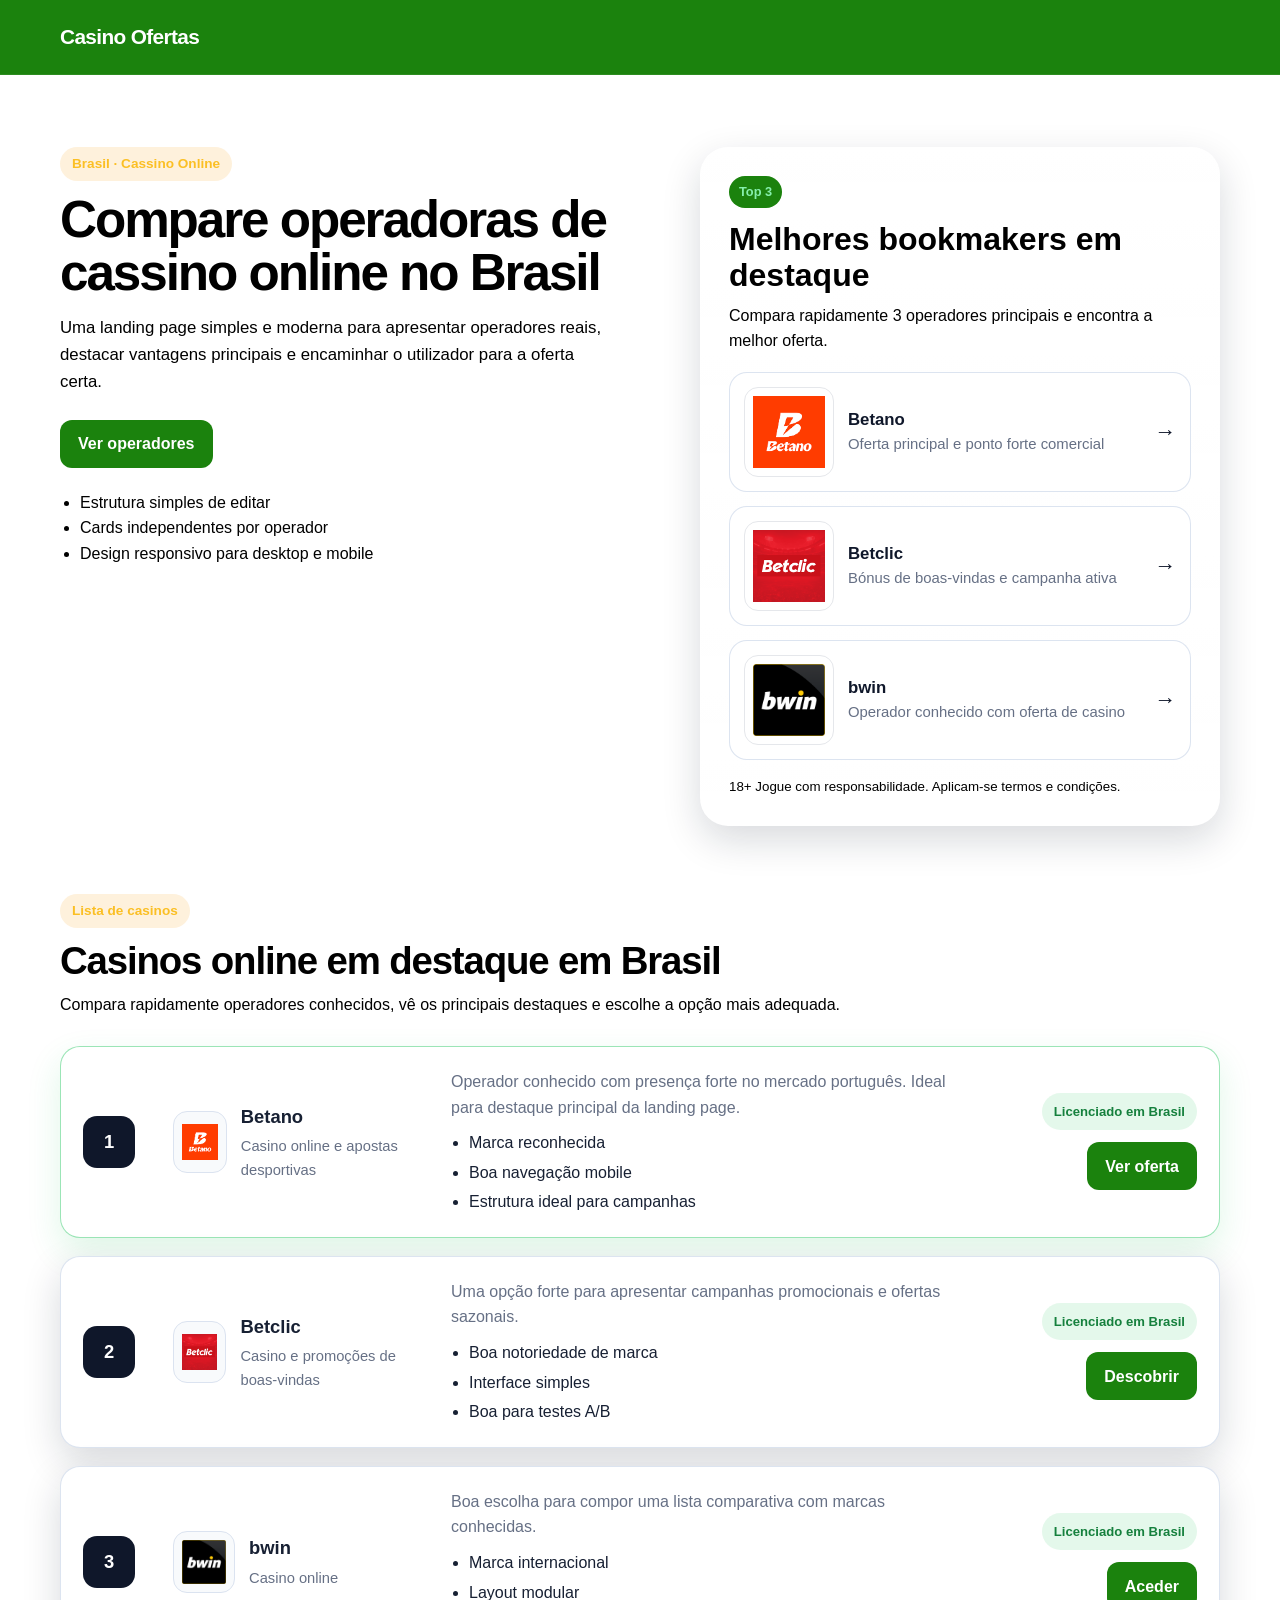
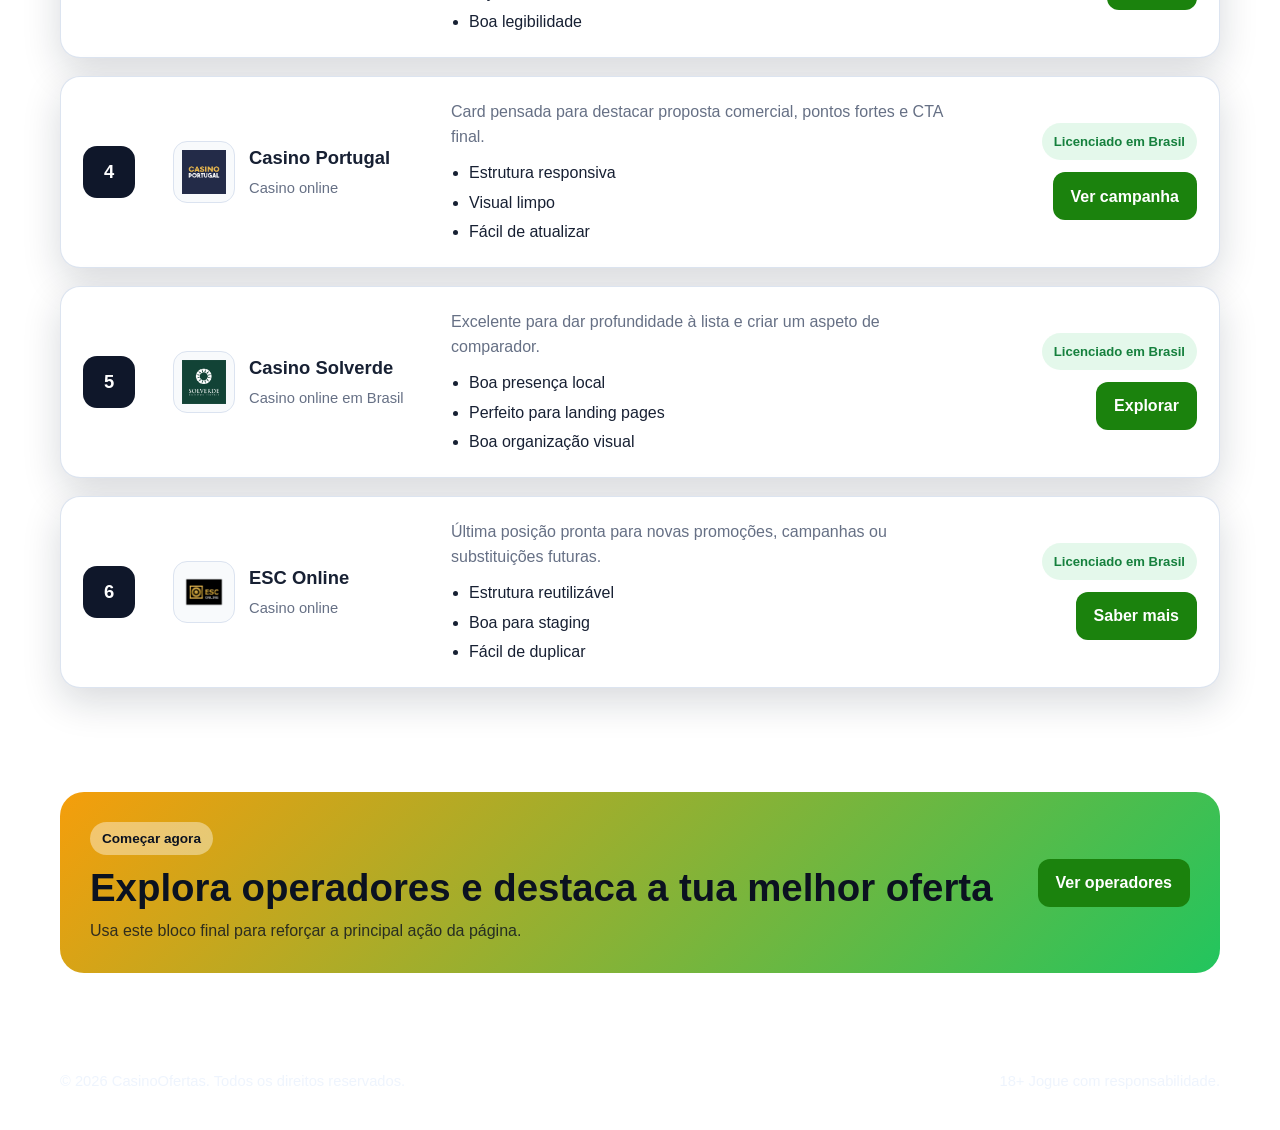
==== commit d95a616f: "Update index.html" ====
--- a/index.html
+++ b/index.html
@@ -97,7 +97,7 @@
   <div class="container">
     <div class="section-heading">
       <span class="section-label">Lista de casinos</span>
-      <h2>Casinos online em destaque em Portugal</h2>
+      <h2>Casinos online em destaque em Brasil</h2>
       <p>
         Compara rapidamente operadores conhecidos, vê os principais destaques
         e escolhe a opção mais adequada.
@@ -133,7 +133,7 @@
         </div>
 
         <div class="bookmaker-meta">
-          <span class="license-badge">Licenciado em Portugal</span>
+          <span class="license-badge">Licenciado em Brasil</span>
           <a href="#" class="btn btn-primary">Ver oferta</a>
         </div>
       </article>
@@ -164,7 +164,7 @@
         </div>
 
         <div class="bookmaker-meta">
-          <span class="license-badge">Licenciado em Portugal</span>
+          <span class="license-badge">Licenciado em Brasil</span>
           <a href="#" class="btn btn-primary">Descobrir</a>
         </div>
       </article>
@@ -195,7 +195,7 @@
         </div>
 
         <div class="bookmaker-meta">
-          <span class="license-badge">Licenciado em Portugal</span>
+          <span class="license-badge">Licenciado em Brasil</span>
           <a href="#" class="btn btn-primary">Aceder</a>
         </div>
       </article>
@@ -226,7 +226,7 @@
         </div>
 
         <div class="bookmaker-meta">
-          <span class="license-badge">Licenciado em Portugal</span>
+          <span class="license-badge">Licenciado em Brasil</span>
           <a href="#" class="btn btn-primary">Ver campanha</a>
         </div>
       </article>
@@ -240,7 +240,7 @@
 </div>
           <div>
             <h3>Casino Solverde</h3>
-            <p class="bookmaker-subtitle">Casino online em Portugal</p>
+            <p class="bookmaker-subtitle">Casino online em Brasil</p>
           </div>
         </div>
 
@@ -257,7 +257,7 @@
         </div>
 
         <div class="bookmaker-meta">
-          <span class="license-badge">Licenciado em Portugal</span>
+          <span class="license-badge">Licenciado em Brasil</span>
           <a href="#" class="btn btn-primary">Explorar</a>
         </div>
       </article>
@@ -288,7 +288,7 @@
         </div>
 
         <div class="bookmaker-meta">
-          <span class="license-badge">Licenciado em Portugal</span>
+          <span class="license-badge">Licenciado em Brasil</span>
           <a href="#" class="btn btn-primary">Saber mais</a>
         </div>
       </article>
--- a/style.css
+++ b/style.css
@@ -3,12 +3,12 @@
   --bg-soft: #111827;
   --surface: #ffffff;
   --surface-2: #eff6ff;
-  --text: #172033;
-  --muted: #667085;
+  --text: #000000;
+  --muted: #000000;
   --border: #dbe3f0;
-  --primary: #22c55e;
-  --primary-dark: #16a34a;
-  --accent: #0b1220;
+  --primary: #1b820d;
+  --primary-dark: #166b0a;
+  --accent: #1b820d;
   --gold: #f59e0b;
   --shadow: 0 14px 38px rgba(15, 23, 42, 0.16);
   --radius: 18px;
@@ -26,10 +26,8 @@
 body {
   margin: 0;
   font-family: Arial, Helvetica, sans-serif;
-  background:
-    radial-gradient(circle at top left, rgba(34, 197, 94, 0.08), transparent 30%),
-    linear-gradient(180deg, #0f172a 0%, #101826 100%);
-  color: #e5eefc;
+  background: #ffffff;
+  color: var(--text);
   line-height: 1.6;
 }
 
@@ -53,7 +51,7 @@
   position: sticky;
   top: 0;
   z-index: 50;
-  background: rgba(11, 18, 32, 0.82);
+  background: #1b820d;
   backdrop-filter: blur(12px);
   border-bottom: 1px solid rgba(255, 255, 255, 0.08);
 }
@@ -80,13 +78,14 @@
 }
 
 .nav a {
-  color: rgba(255, 255, 255, 0.78);
+  color: #ffffff;
   font-weight: 600;
   font-size: 0.95rem;
 }
 
 .nav a:hover {
   color: #ffffff;
+  opacity: 0.85;
 }
 
 /* HERO */
@@ -122,13 +121,13 @@
   font-size: clamp(2.1rem, 4vw, 4rem);
   line-height: 1.04;
   letter-spacing: -0.04em;
-  color: #ffffff;
+  color: #000000;
 }
 
 .hero-text {
   margin: 0 0 24px;
   max-width: 60ch;
-  color: rgba(229, 238, 252, 0.78);
+  color: #000000;
   font-size: 1.05rem;
 }
 
@@ -142,9 +141,46 @@
 .hero-points {
   margin: 0;
   padding-left: 20px;
-  color: rgba(229, 238, 252, 0.78);
-}
-
+  color: #000000;
+}
+
+/* BUTTONS */
+.btn {
+  display: inline-flex;
+  align-items: center;
+  justify-content: center;
+  min-height: 48px;
+  padding: 0 18px;
+  border-radius: 12px;
+  font-weight: 700;
+  transition: 0.2s ease;
+}
+
+.btn-primary {
+  background: #1b820d;
+  color: #ffffff;
+}
+
+.btn-primary:hover {
+  background: #166b0a;
+  color: #ffffff;
+}
+
+.btn-secondary {
+  background: rgba(255, 255, 255, 0.08);
+  color: #ffffff;
+  border: 1px solid rgba(255, 255, 255, 0.14);
+}
+
+.btn-secondary:hover {
+  background: rgba(255, 255, 255, 0.14);
+}
+
+.btn-full {
+  width: 100%;
+}
+
+/* HERO TOP 3 */
 .hero-top3 {
   width: 100%;
   max-width: 520px;
@@ -164,7 +200,7 @@
   margin-bottom: 14px;
   padding: 6px 10px;
   border-radius: 999px;
-  background: rgba(34, 197, 94, 0.14);
+  background: #1b820d;
   color: #86efac;
   font-size: 0.8rem;
   font-weight: 700;
@@ -174,12 +210,12 @@
   margin: 0 0 10px;
   font-size: 2rem;
   line-height: 1.1;
-  color: #ffffff;
+  color: #000000;
 }
 
 .hero-top3-header p {
   margin: 0;
-  color: rgba(229, 238, 252, 0.76);
+  color: #000000;
 }
 
 .top3-list {
@@ -189,7 +225,7 @@
 
 .top3-item {
   display: grid;
-  grid-template-columns: 72px minmax(0, 1fr) 22px;
+  grid-template-columns: 90px minmax(0, 1fr) 22px;
   align-items: center;
   gap: 14px;
   padding: 14px;
@@ -202,17 +238,17 @@
 
 .top3-item:hover {
   transform: translateY(-2px);
-  box-shadow: 0 12px 28px rgba(15, 23, 42, 0.16);
+  box-shadow: 0 12px 24px rgba(15, 23, 42, 0.16);
 }
 
 .top3-logo-wrap {
-  width: 70px;
-  height: 70px;
+  width: 90px;
+  height: 90px;
   display: flex;
   align-items: center;
   justify-content: center;
   background: #ffffff;
-  border-radius: 12px;
+  border-radius: 14px;
   overflow: hidden;
   padding: 8px;
   border: 1px solid #e5e7eb;
@@ -253,90 +289,11 @@
 .hero-top3-note {
   display: block;
   margin-top: 16px;
-  color: rgba(229, 238, 252, 0.62);
-}
-
-@media (max-width: 1100px) {
-  .hero-grid {
-    grid-template-columns: 1fr;
-  }
-
-  .hero-top3 {
-    max-width: 100%;
-  }
-}
-
-@media (max-width: 720px) {
-  .hero {
-    padding-top: 36px;
-  }
-
-  .hero-top3 {
-    padding: 20px;
-    border-radius: 20px;
-  }
-
-  .hero-top3-header h2 {
-    font-size: 1.5rem;
-  }
-
-  .top3-item {
-    grid-template-columns: 64px minmax(0, 1fr) 18px;
-    gap: 10px;
-    padding: 12px;
-  }
-
-  .top3-logo-wrap {
-    width: 64px;
-    height: 44px;
-  }
-
-  .top3-content h3 {
-    font-size: 1rem;
-  }
-
-  .top3-content p {
-    font-size: 0.88rem;
-  }
-}
-
-/* BUTTONS */
-.btn {
-  display: inline-flex;
-  align-items: center;
-  justify-content: center;
-  min-height: 48px;
-  padding: 0 18px;
-  border-radius: 12px;
-  font-weight: 700;
-  transition: 0.2s ease;
-}
-
-.btn-primary {
-  background: var(--primary);
-  color: #052e16;
-}
-
-.btn-primary:hover {
-  background: var(--primary-dark);
-  color: #ffffff;
-}
-
-.btn-secondary {
-  background: rgba(255, 255, 255, 0.08);
-  color: #ffffff;
-  border: 1px solid rgba(255, 255, 255, 0.14);
-}
-
-.btn-secondary:hover {
-  background: rgba(255, 255, 255, 0.14);
-}
-
-.btn-full {
-  width: 100%;
+  color: #000000;
 }
 
 /* SECTIONS */
+.bookmakers-list-section,
 .offers-section,
 .info-section,
 .faq-section,
@@ -357,15 +314,126 @@
   font-size: clamp(1.8rem, 3vw, 2.6rem);
   line-height: 1.1;
   letter-spacing: -0.03em;
+  color: #000000;
+}
+
+.section-heading p {
+  margin: 0;
+  color: #000000;
+}
+
+/* LISTA BOOKMAKERS */
+.bookmakers-list {
+  display: grid;
+  gap: 18px;
+}
+
+.bookmaker-row {
+  display: grid;
+  grid-template-columns: 72px 260px 1fr 220px;
+  gap: 18px;
+  align-items: center;
+  background: #ffffff;
+  color: #172033;
+  border: 1px solid rgba(219, 227, 240, 0.95);
+  border-radius: 20px;
+  padding: 22px;
+  box-shadow: var(--shadow);
+}
+
+.bookmaker-row.featured-row {
+  border: 1px solid rgba(34, 197, 94, 0.45);
+  box-shadow: 0 14px 34px rgba(34, 197, 94, 0.14);
+}
+
+.bookmaker-rank {
+  width: 52px;
+  height: 52px;
+  display: grid;
+  place-items: center;
+  border-radius: 14px;
+  background: #0f172a;
   color: #ffffff;
-}
-
-.section-heading p {
-  margin: 0;
-  color: rgba(229, 238, 252, 0.74);
-}
-
-/* CARDS */
+  font-size: 1.15rem;
+  font-weight: 800;
+}
+
+.bookmaker-brand {
+  display: flex;
+  align-items: center;
+  gap: 14px;
+}
+
+.bookmaker-logo {
+  width: 62px;
+  height: 62px;
+  display: flex;
+  align-items: center;
+  justify-content: center;
+  border-radius: 14px;
+  border: 1px solid #dbe3f0;
+  background: #f8fafc;
+  overflow: hidden;
+  padding: 8px;
+}
+
+.bookmaker-logo img {
+  width: 100%;
+  height: 100%;
+  object-fit: contain;
+  display: block;
+}
+
+.bookmaker-brand h3 {
+  margin: 0;
+  font-size: 1.15rem;
+}
+
+.bookmaker-subtitle {
+  margin: 4px 0 0;
+  color: #667085;
+  font-size: 0.92rem;
+}
+
+.bookmaker-content {
+  min-width: 0;
+}
+
+.bookmaker-description {
+  margin: 0 0 10px;
+  color: #667085;
+}
+
+.bookmaker-features {
+  margin: 0;
+  padding-left: 18px;
+}
+
+.bookmaker-features li + li {
+  margin-top: 4px;
+}
+
+.bookmaker-meta {
+  display: flex;
+  flex-direction: column;
+  align-items: flex-end;
+  gap: 12px;
+}
+
+.license-badge {
+  display: inline-flex;
+  align-items: center;
+  justify-content: center;
+  padding: 8px 12px;
+  border-radius: 999px;
+  background: rgba(34, 197, 94, 0.12);
+  color: #15803d;
+  font-size: 0.82rem;
+  font-weight: 700;
+  text-align: center;
+}
+
+/* OFFERS GRID */
 .offers-grid {
   display: grid;
   grid-template-columns: repeat(3, 1fr);
@@ -414,14 +482,23 @@
 .brand-logo {
   width: 58px;
   height: 58px;
-  display: grid;
-  place-items: center;
+  display: flex;
+  align-items: center;
+  justify-content: center;
   border-radius: 14px;
   background: #f8fafc;
   color: #0f172a;
   font-size: 0.85rem;
   font-weight: 800;
   border: 1px solid var(--border);
+  overflow: hidden;
+  padding: 8px;
+}
+
+.brand-logo img {
+  width: 100%;
+  height: 100%;
+  object-fit: contain;
 }
 
 .offer-brand h3 {
@@ -499,12 +576,12 @@
 
 .step-card h3 {
   margin: 0 0 10px;
-  color: #ffffff;
+  color: #000000;
 }
 
 .step-card p {
   margin: 0;
-  color: rgba(229, 238, 252, 0.74);
+  color: #000000;
 }
 
 /* FAQ */
@@ -525,7 +602,7 @@
   cursor: pointer;
   font-weight: 700;
   list-style: none;
-  color: #ffffff;
+  color: #000000;
 }
 
 .faq-item summary::-webkit-details-marker {
@@ -534,7 +611,7 @@
 
 .faq-item p {
   margin: 12px 0 0;
-  color: rgba(229, 238, 252, 0.76);
+  color: #000000;
 }
 
 /* CTA */
@@ -586,20 +663,38 @@
 
 /* RESPONSIVE */
 @media (max-width: 1100px) {
+  .hero-grid {
+    grid-template-columns: 1fr;
+  }
+
+  .hero-top3 {
+    max-width: 100%;
+  }
+
   .offers-grid {
     grid-template-columns: repeat(2, 1fr);
   }
 
-  .hero-grid {
-    grid-template-columns: 1fr;
-  }
-
   .steps-grid {
     grid-template-columns: 1fr;
   }
 
   .cta-box {
     flex-direction: column;
+    align-items: flex-start;
+  }
+
+  .bookmaker-row {
+    grid-template-columns: 60px 1fr;
+    align-items: start;
+  }
+
+  .bookmaker-content {
+    grid-column: 1 / -1;
+  }
+
+  .bookmaker-meta {
+    grid-column: 1 / -1;
     align-items: flex-start;
   }
 }
@@ -624,290 +719,50 @@
     grid-template-columns: 1fr;
   }
 
-  .hero-card,
-  .offer-card,
-  .step-card,
-  .faq-item,
-  .cta-box {
-    border-radius: 18px;
-  }
-.hero-top3 {
-  background: linear-gradient(180deg, rgba(255,255,255,0.08) 0%, rgba(255,255,255,0.04) 100%);
-  border: 1px solid rgba(255, 255, 255, 0.12);
-  border-radius: 28px;
-  padding: 28px;
-  box-shadow: var(--shadow);
-}
-
-.hero-top3-header {
-  margin-bottom: 18px;
-}
-
-.hero-top3-header h2 {
-  margin: 0 0 10px;
-  font-size: 2rem;
-  line-height: 1.1;
-  color: #ffffff;
-}
-
-.hero-top3-header p {
-  margin: 0;
-  color: rgba(229, 238, 252, 0.76);
-}
-
-.top3-list {
-  display: grid;
-  gap: 14px;
-}
-
-.top3-item {
-  display: grid;
-  grid-template-columns: 84px 1fr 24px;
-  align-items: center;
-  gap: 16px;
-  padding: 14px;
-  border-radius: 18px;
-  background: #ffffff;
-  color: #172033;
-  border: 1px solid rgba(219, 227, 240, 0.95);
-  transition: transform 0.2s ease, box-shadow 0.2s ease;
-}
-
-.top3-item:hover {
-  transform: translateY(-2px);
-  box-shadow: 0 12px 28px rgba(15, 23, 42, 0.16);
-}
-
-.top3-logo-wrap {
-  width: 84px;
-  height: 56px;
-  display: flex;
-  align-items: center;
-  justify-content: center;
-  background: #ffffff;
-  border-radius: 12px;
-  overflow: hidden;
-  padding: 8px;
-}
-
-.top3-logo {
-  width: 100%;
-  height: 100%;
-  object-fit: contain;
-}
-
-.top3-content {
-  min-width: 0;
-}
-
-.top3-content h3 {
-  margin: 0 0 4px;
-  font-size: 1.05rem;
-  line-height: 1.2;
-  color: #0f172a;
-}
-
-.top3-content p {
-  margin: 0;
-  color: #667085;
-  font-size: 0.93rem;
-  line-height: 1.4;
-}
-
-.top3-arrow {
-  font-size: 1.5rem;
-  font-weight: 800;
-  color: #0f172a;
-  text-align: right;
-}
-
-.hero-top3-note {
-  display: block;
-  margin-top: 16px;
-  color: rgba(229, 238, 252, 0.62);
-}
-
-/* responsive */
-@media (max-width: 720px) {
-  .hero-top3 {
-    padding: 20px;
-    border-radius: 20px;
-  }
-
-  .hero-top3-header h2 {
-    font-size: 1.5rem;
-  }
-
-  .top3-item {
-    grid-template-columns: 72px 1fr 20px;
-    gap: 12px;
-    padding: 12px;
-  }
-
-  .top3-logo-wrap {
-    width: 72px;
-    height: 48px;
-  }
-
-  .top3-content h3 {
-    font-size: 1rem;
-  }
-
-  .top3-content p {
-    font-size: 0.88rem;
-  }
-}
-
-
-  
-  .offer-amount {
-    font-size: 1.55rem;
-  }
-}
-.bookmakers-list-section {
-  padding: 24px 0 72px;
-}
-
-.bookmakers-list {
-  display: grid;
-  gap: 18px;
-}
-
-.bookmaker-row {
-  display: grid;
-  grid-template-columns: 72px 260px 1fr 220px;
-  gap: 18px;
-  align-items: center;
-  background: #ffffff;
-  color: #172033;
-  border: 1px solid rgba(219, 227, 240, 0.95);
-  border-radius: 20px;
-  padding: 22px;
-  box-shadow: 0 14px 38px rgba(15, 23, 42, 0.16);
-}
-
-.bookmaker-row.featured-row {
-  border: 1px solid rgba(34, 197, 94, 0.45);
-  box-shadow: 0 14px 34px rgba(34, 197, 94, 0.14);
-}
-
-.bookmaker-rank {
-  width: 52px;
-  height: 52px;
-  display: grid;
-  place-items: center;
-  border-radius: 14px;
-  background: #0f172a;
-  color: #ffffff;
-  font-size: 1.15rem;
-  font-weight: 800;
-}
-
-.bookmaker-brand {
-  display: flex;
-  align-items: center;
-  gap: 14px;
-}
-
-.bookmaker-logo {
-  width: 62px;
-  height: 62px;
-  display: flex;
-  align-items: center;
-  justify-content: center;
-  border-radius: 14px;
-  border: 1px solid #dbe3f0;
-  background: #ffffff;
-  overflow: hidden;
-  padding: 8px;
-}
-
-.bookmaker-logo img {
-  width: 100%;
-  height: 100%;
-  object-fit: contain;
-}
-
-.bookmaker-brand h3 {
-  margin: 0;
-  font-size: 1.15rem;
-}
-
-.bookmaker-subtitle {
-  margin: 4px 0 0;
-  color: #667085;
-  font-size: 0.92rem;
-}
-
-.bookmaker-content {
-  min-width: 0;
-}
-
-.bookmaker-description {
-  margin: 0 0 10px;
-  color: #667085;
-}
-
-.bookmaker-features {
-  margin: 0;
-  padding-left: 18px;
-}
-
-.bookmaker-features li + li {
-  margin-top: 4px;
-}
-
-.bookmaker-meta {
-  display: flex;
-  flex-direction: column;
-  align-items: flex-end;
-  gap: 12px;
-}
-
-.license-badge {
-  display: inline-flex;
-  align-items: center;
-  justify-content: center;
-  padding: 8px 12px;
-  border-radius: 999px;
-  background: rgba(34, 197, 94, 0.12);
-  color: #15803d;
-  font-size: 0.82rem;
-  font-weight: 700;
-  text-align: center;
-}
-
-@media (max-width: 1100px) {
-  .bookmaker-row {
-    grid-template-columns: 60px 1fr;
-    align-items: start;
-  }
-
-  .bookmaker-content {
-    grid-column: 1 / -1;
-  }
-
-  .bookmaker-meta {
-    grid-column: 1 / -1;
-    align-items: flex-start;
-  }
-}
-
-@media (max-width: 720px) {
   .bookmaker-row {
     grid-template-columns: 1fr;
     gap: 14px;
     padding: 18px;
   }
 
-  .bookmaker-rank {
-    width: 44px;
-    height: 44px;
+  .hero-top3,
+  .offer-card,
+  .step-card,
+  .faq-item,
+  .cta-box,
+  .bookmaker-row {
+    border-radius: 18px;
+  }
+
+  .hero-top3 {
+    padding: 20px;
+  }
+
+  .hero-top3-header h2 {
+    font-size: 1.5rem;
+  }
+
+  .top3-item {
+    grid-template-columns: 90px minmax(0, 1fr) 18px;
+    gap: 10px;
+    padding: 12px;
+  }
+
+  .top3-logo-wrap {
+    width: 90px;
+    height: 90px;
+  }
+
+  .top3-content h3 {
     font-size: 1rem;
   }
 
-  .bookmaker-brand {
-    align-items: center;
+  .top3-content p {
+    font-size: 0.88rem;
+  }
+
+  .offer-amount {
+    font-size: 1.55rem;
   }
 
   .bookmaker-meta {
